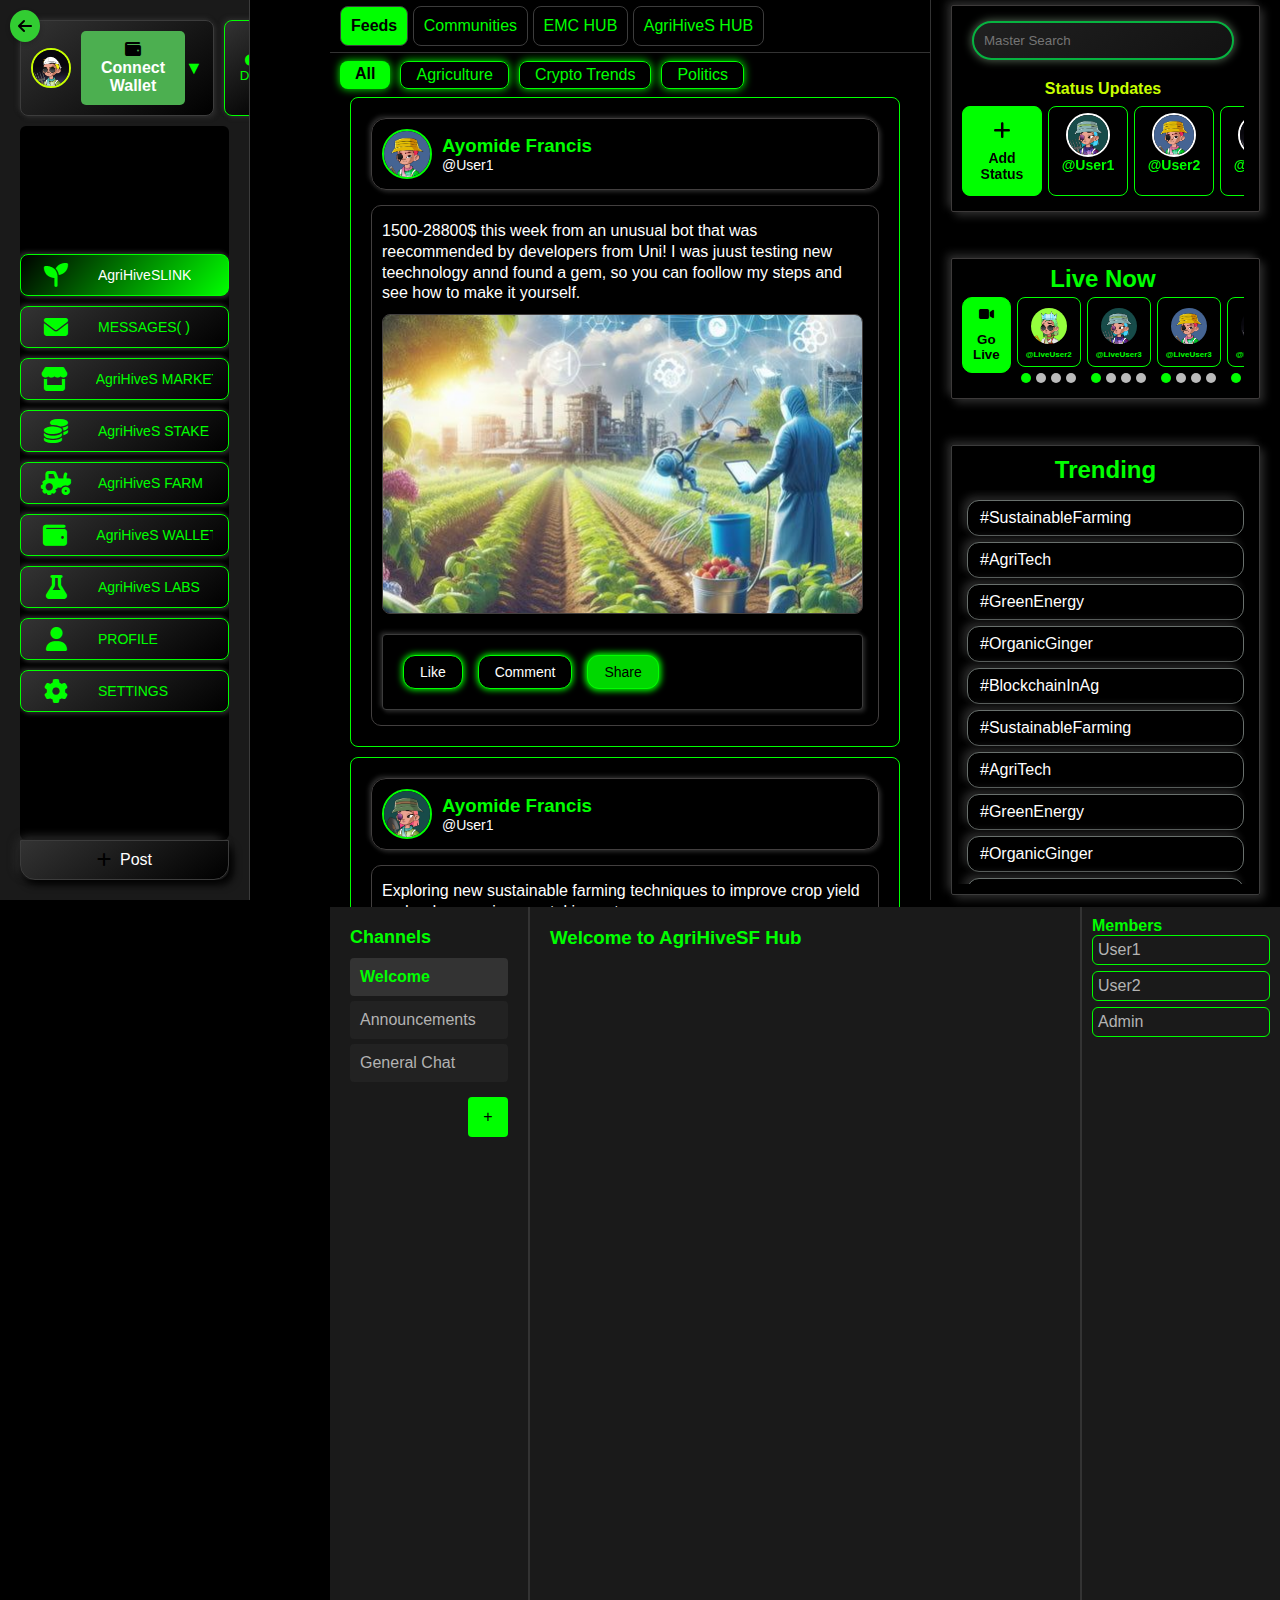
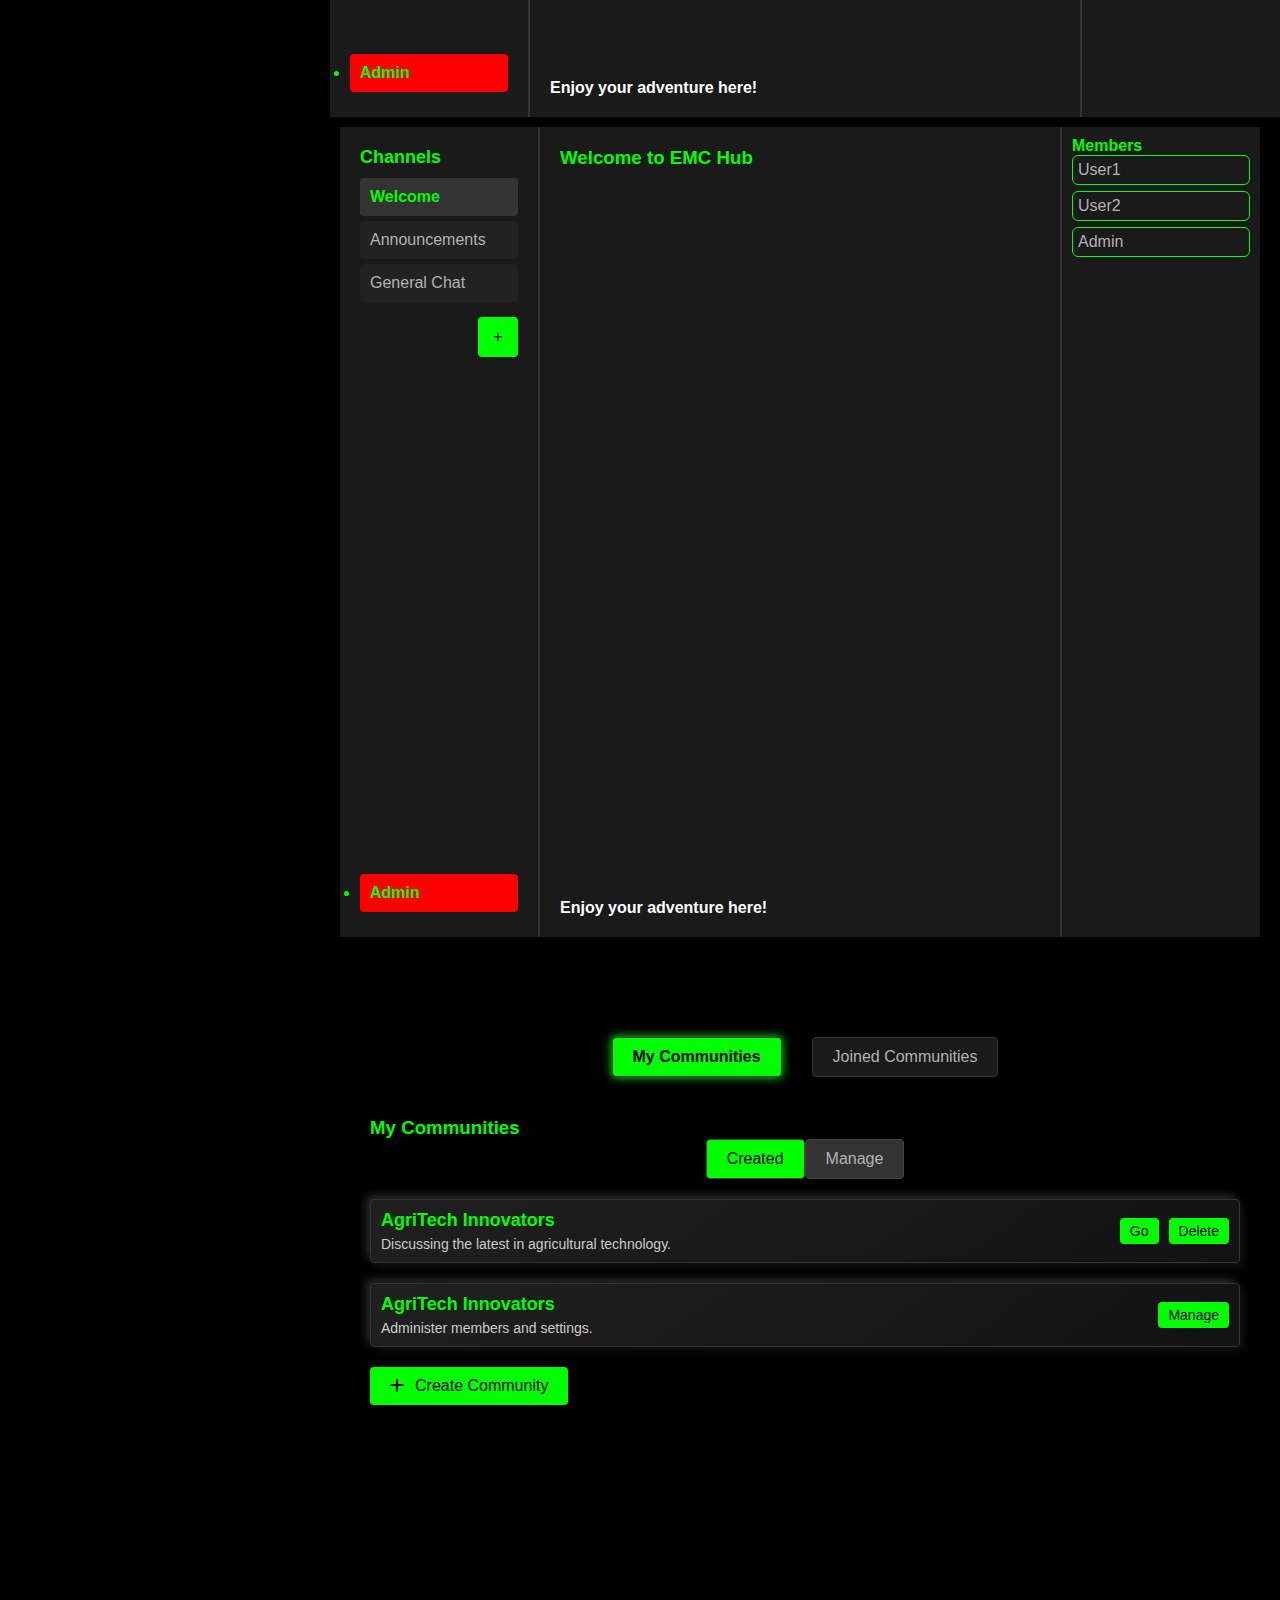
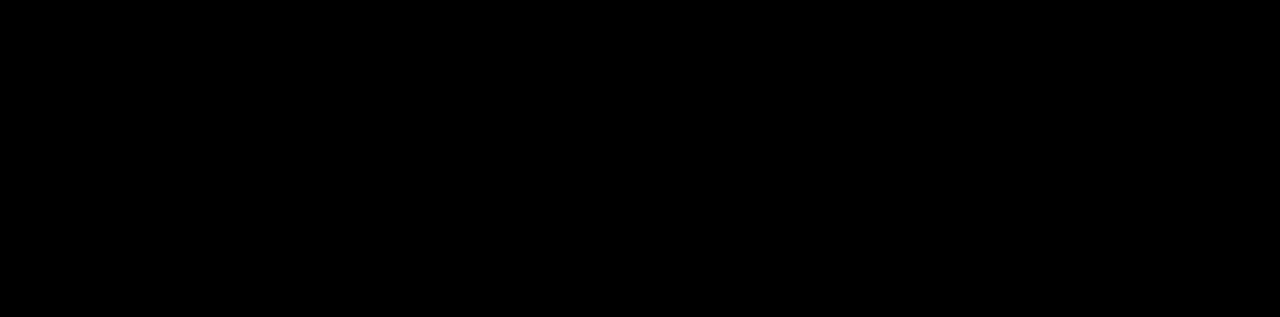
==== frontend/dashboard/AgriHiveslink.html @ a413d412 "first commit" ====
<!DOCTYPE html>
<html lang="en">
<head>
    <meta charset="UTF-8">
    <meta name="viewport" content="width=device-width, initial-scale=1.0">
    <title>AgriHivelink</title>

    <link rel="stylesheet" href="https://cdnjs.cloudflare.com/ajax/libs/font-awesome/6.5.0/css/all.min.css">
    <link href="https://unpkg.com/boxicons@2.1.4/css/boxicons.min.css" rel="stylesheet">
    <link href="https://fonts.googleapis.com/css2?family=Roboto:wght@400;500;700&display=swap" rel="stylesheet">
    <link rel="stylesheet" href="https://cdnjs.cloudflare.com/ajax/libs/font-awesome/6.4.0/css/all.min.css">
    <link rel="stylesheet" href="style.css">
    <link rel="stylesheet" href="nav.css">
    <link rel="stylesheet" href="AgriHiveslink.css">
    <script src="scripts.js"></script>
</head>
    <!-- Close Button outside the sidebar -->
<div class="sidebar_close">
    <button class="close-btn" id="closeSidebarBtn">&times;</button>
</div>
    <!-- Sidebar Section -->
    <nav class="sidebar" id="sidebar">
   

    <div class="account-switcher">
        <div class="account-dropdown" onclick="toggleDropdown()">
            <div class="selected-account">
                <img src="Assets/NFT sneak peak...3.jpg" alt="User 1" id="selectedAccountImg">
                <span class="dropdown-text" id="selectedAccountName">
                    <button id="cryptoConnect" class=" theme-switcher">
                        <i class="fas fa-wallet me-2"></i> Connect Wallet
                    </button>
                    <p id="walletAddress" style="display: none; font-weight: bold;"></p>
                </span>
            </div>
            <span class="arrow">&#x25BC;</span> <!-- Down arrow -->
        </div>
        <div class="accounts-container" id="accountsContainer">
            <!-- Account 1 -->
            <div class="account active" id="account1"
                onclick="switchAccount('account1', 'User 1', 'Assets/NFT sneak peak...3.jpg')">
                <img src="Assets/NFT sneak peak...3.jpg" alt="User 1" class="account-img">
                <div class="user_contents">
                    <span class="username">
                        <p id="walletAddress" style="display: none; font-weight: bold;"></p>
                    </span>
                    <span class="active-check" id="check1">&#10003;</span>
                </div>
            </div>
            <!-- Account 2 -->
            <div class="account" id="account2"
                onclick="switchAccount('account2', 'User 2', 'Assets/NFT sneak peak...4.jpg')">
                <img src="Assets/NFT sneak peak...4.jpg" alt="User 2" class="account-img">
                <div class="user_contents">
                    <span class="username">User 2</span>
                    <span class="active-check" id="check2">&#10003;</span>
                </div>
            </div>
            <!-- Account 3 -->
            <div class="account" id="account3"
                onclick="switchAccount('account3', 'User 3', 'Assets/NFT sneak peak...5.jpg')">
                <img src="Assets/NFT sneak peak...5.jpg" alt="User 3" class="account-img">
                <div class="user_contents">
                    <span class="username">User 3</span>
                    <span class="active-check" id="check3">&#10003;</span>
                </div>
            </div>
        </div>
        <!-- Theme Switcher -->
        <button id="theme-switcher" class="theme-switcher" aria-label="Toggle Theme">
            <i class="fas fa-moon"></i> Dark
        </button>

        <!-- Success Popup -->
        <div id="walletPopup" class="popup" style="display: none;">
            <p>✅ Wallet successfully connected!</p>
        </div>
    </div>


        <div class="overlay" id="overlay" onclick="closeDropdown()"></div> <!-- Overlay div -->
        <!-- Navigation Links -->
        <button class="sidebar-toggle" id="sidebarToggle" aria-label="Toggle Sidebar">
            <i class="fas fa-arrow-left"></i>
        </button>
        <ul class="nav-links">
            <li class="nav-link">
                <a href="AgriHiveslink.html" id="AgriHivesLink">
                    <i class="fas fa-seedling"></i>
                    <span class="link-text">AgriHiveSLINK</span>
                </a>
            </li>
            <li class="nav-link">
                <a href="message.html" id="messageLink">
                    <i class="fas fa-envelope"></i>
                    <span class="link-text">MESSAGES( )</span>
                </a>
            </li>
            <li class="nav-link">
                <a href="market.html" id="marketLink">
                    <i class="fas fa-store"></i>
                    <span class="link-text">AgriHiveS MARKET</span>
                </a>
            </li>
            <li class="nav-link">
                <a href="staking.html" id="stakeLink">
                    <i class="fas fa-coins"></i>
                    <span class="link-text">AgriHiveS STAKE</span>
                </a>
            </li>
            <li class="nav-link">
                <a href="Farm.html" id="farmLink">
                    <i class="fas fa-tractor"></i>
                    <span class="link-text">AgriHiveS FARM</span>
                </a>
            </li>
            <li class="nav-link">
                <a href="Wallet.html" id="walletLink">
                    <i class="fas fa-wallet"></i>
                    <span class="link-text">AgriHiveS WALLET</span>
                </a>
            </li>
            <li class="nav-link">
                <a href="#" id="labsLink">
                    <i class="fas fa-flask"></i>
                    <span class="link-text">AgriHiveS LABS</span>
                </a>
            </li>
            <li class="nav-link">
                <a href="#" id="profileLink">
                    <i class="fas fa-user"></i>
                    <span class="link-text">PROFILE</span>
                </a>
            </li>
            <li class="nav-link">
                <a href="settings.html" id="settingsLink">
                    <i class="fas fa-cog"></i>
                    <span class="link-text">SETTINGS</span>
                </a>
            </li>
        </ul>

            <!-- Social Buttons -->
            <div class="social-buttons">
                <button id="addPostBtn" class="plus-btn" aria-label="Add Post">
                    <i class="fas fa-plus"></i> Post
                </button>
            </div>
        </div>
        <!-- New Sidebar Overlay -->
        <div class="overlay-sidebar" id="overlaySidebar"></div>
        <!-- Add Post Popup -->
    <div class="popup" id="postPopup">
        <textarea id="postText" placeholder="What's on your mind?"></textarea>
        <div class="post-attachments">
            <button id="attachmentBtn" class="attachment-btn"><i class="fas fa-paperclip"></i> Attach</button>
            <div class="attachment-options" id="attachmentOptions">
                <button class="attachment-option"><i class="fas fa-image"></i> Image</button>
                <button class="attachment-option"><i class="fas fa-video"></i> Video</button>
                <button class="attachment-option"><i class="fas fa-microphone"></i> Audio</button>
                <button class="attachment-option"><i class="fas fa-file-alt"></i> Document</button>
            </div>
        </div>
        <div class="popup-actions">
            <button id="submitPost" class="submit-post-btn">Post</button>
            <button id="cancelPost" class="cancel-post-btn">Cancel</button>
        </div>
    </div>
    <!-- Go Live Popup -->
    <div class="go-live-popup" id="goLivePopup" style="display: none;">
        <button class="live-option" id="audioLiveBtn"><i class="fas fa-microphone"></i> Audio</button>
        <button class="live-option" id="videoLiveBtn"><i class="fas fa-video"></i> Video</button>
        <div class="go-live-options" id="goLiveOptions">
            <button id="proceedLive" class="proceed-btn">Proceed</button>
            <button id="cancelLive" class="cancel-btn">Cancel</button>
        </div>
    </div>
    </nav>

    <!-- Home Button Wrapper -->
    <div class="home-container">
       <button class="home-btn" id="homeBtn">Home</button>
    </div>
    <main>
        <!-- CENTER SECTION -->
     <section class="center_section" style="display: flex; flex-direction: column;">
     <!-- Center Section Header -->
      <div class="center_section_header">
        <!-- Button to open the sidebar -->
        <button id="menuBtn" class="menu-btn">☰</button>
        
        <!-- Sub Heading Navigation -->
        <div class="main_sub_heading">
            <div class="sub_heading_nav">
                <button id="feedsBtn" class="sub_heading_btn active">Feeds</button>
                <button id="communitiesBtn" class="sub_heading_btn">Communities</button>
                <button id="messagesBtn" class="sub_heading_btn">EMC HUB</button>
                <button id="AgriHivesHubSection" class="sub_heading_btn">AgriHiveS HUB</button> <!-- AgriHiveS HUB Button -->
            </div>
            <div class="icon-group">
                <!-- Support Icon -->
                <div class="support_div">
                    <i class="fas fa-headset support" aria-label="Support"></i>
                    <div class="support-dropdown" id="supportDropdown">
                        <button class="close-button" id="closeSupport">✖</button>
                        <h3>Support Options</h3>
                        <ul>
                            <li><a href="https://wa.me/" target="_blank">WhatsApp Support</a></li>
                            <li><a href="https://discord.com/" target="_blank">Discord Support</a></li>
                            <li><a href="https://telegram.org/" target="_blank">Telegram Support</a></li>
                            <li>
                                <a href="#chatBot" id="chatBotLink">
                                    <i class="fas fa-comment-dots" aria-label="Chat Bot"></i> Chat Bot
                                </a>
                            </li>                
                        </ul>
                    </div>
                </div>
                <!-- Notepad Icon -->
                <div class="notepad_div">
                    <i class="fas fa-edit notepad" aria-label="Notepad"></i>
                    <div class="notepad-dropdown" id="notepadDropdown">
                        <button class="close-button" id="closeNotepad">✖</button>
                        <div class="notepad-header">
                            <button id="createNoteBtn">Create Note</button>
                            <button id="viewAllNotesBtn">All Notes</button>
                        </div>
                        <div class="notepad-content">
                            <div id="createNoteSection">
                                <h3>Create a New Note</h3>
                                <form id="createNoteForm">
                                    <input type="text" placeholder="Note Title" id="noteTitle" required>
                                    <textarea placeholder="Write your note here..." id="noteContent" required></textarea>
                                    <button type="submit">Save Note</button>
                                </form>
                            </div>
                            <div id="allNotesSection" style="display: none;">
                                <h3>Saved Notes</h3>
                                <div class="saved-notes" id="savedNotes">
                                    <!-- Notes will be listed here dynamically -->
                                </div>
                            </div>
                        </div>
                    </div>
                </div>
    
                <!-- Notifications Icon -->
                <div class="notification-container">
                    <i class="fas fa-bell" id="notificationIcon" aria-label="Notifications"></i>
                    <div class="notification-dropdown" id="notificationDropdown">
                        <button class="close-button" id="closeNotifications">✖</button>
                        <h3>Notifications</h3>
                        <div class="order-filter_container">
                            <button class="order-filter active" data-type="system">System Alerts</button>
                            <button class="order-filter" data-type="market">Market Orders</button>
                            <button class="order-filter" data-type="p2p">P2P Orders</button>
                            <button class="order-filter" data-type="trading">Trading Orders</button>
                        </div>
                        <div class="notifications-content">
                            <div class="notifications-group active" data-type="system">
                                <div class="notification-item">
                                    <i class="fas fa-info-circle"></i>
                                    <span>System maintenance scheduled at midnight.</span>
                                </div>
                                <div class="notification-item">
                                    <i class="fas fa-exclamation-triangle"></i>
                                    <span>Security update available.</span>
                                </div>
                                <div class="notification-item">
                                    <i class="fas fa-check-circle"></i>
                                    <span>Your profile has been verified.</span>
                                </div>
                            </div>
                            <!-- Other notification types (market, P2P, trading) here -->
                        </div>
                    </div>
                </div>
            </div>
        </div>
        </div>
        <!-- Feeds Section -->
        <div class="feeds-section active" id="feedsSection">
            <div class="feed_content">
                <!-- Feed Filters -->
            <div class="social_section_header">
                <div class="social_btn active" id="allPostsBtn">All</div>
                <div class="social_btn" id="agriculturePostsBtn">Agriculture</div>
                <div class="social_btn" id="cryptoPostsBtn">Crypto Trends</div>
                <div class="social_btn" id="politicsPostsBtn">Politics</div>
            </div>

            <!-- Post Feed Area -->
            <div class="post_feeds" id="postFeed">
                <!-- Example Post 1 -->
                <div class="post agriculture">
                    <div class="post-user">
                        <img src="Assets/NFT sneak peak...4.jpg" alt="User1">
                        <div class="user_name">
                            <h3>Ayomide Francis</h3>
                            <p>@User1</p>
                        </div>
                    </div>
                    <div class="post-content">
                        <p>1500-28800$ this week from an unusual bot that was 
                            reecommended by developers from Uni! I was juust testing
                            new  teechnology annd found a gem, so you can foollow my 
                            steps and see how to make it yourself.
                        </p>
                        <img src="Assets/AI for Sustainable Pest Control in Organic Agriculture.jpeg" alt="Agriculture">
                        <div class="post-reactions">
                            <button class="like-btn like">Like</button>
                            <button class="comment-btn comment">Comment</button>
                            <button class="share-btn share">Share</button>
                        </div>
                    </div>
                </div>

                <!-- Example Post 2 -->
                <div class="post agriculture">
                    <div class="post-user">
                        <img src="Assets/NFT..4436.png" alt="User2">
                        <div class="user_name">
                            <h3>Ayomide Francis</h3>
                            <p>@User1</p>
                        </div>                    </div>
                    <div class="post-content">
                        <p>Exploring new sustainable farming techniques to improve crop yield and reduce environmental impact.</p>
                        <img src="Assets/AI for sustainable farmig.jpeg" alt="Agriculture">
                        <div class="post-reactions">
                            <button class="like-btn like">Like</button>
                            <button class="comment-btn comment">Comment</button>
                            <button class="share-btn share">Share</button>
                        </div>
                    </div>
                </div>

                <!-- Example Post 3 -->
                <div class="post crypto">
                    <div class="post-user">
                        <img src="Assets/NFT...4395.png" alt="User3">
                        <div class="user_name">
                            <h3>Ayomide Francis</h3>
                            <p>@User1</p>
                        </div>
                    </div>
                    <div class="post-content">
                        <p>Bitcoin continues to dominate the market with a surge in institutional investments.</p>
                        <img src="Assets/bitcoin-11224_512.gif" alt="Bitcoin">
                        <div class="post-reactions">
                            <button class="like-btn like">Like</button>
                            <button class="comment-btn comment">Comment</button>
                            <button class="share-btn share">Share</button>
                        </div>
                    </div>
                </div>

                <!-- Example Post 4 -->
                <div class="post crypto">
                    <div class="post-user">
                        <img src="Assets/NFT sneak peek..3.jpg" alt="User4">
                        <div class="user_name">
                            <h3>Ayomide Francis</h3>
                            <p>@User1</p>
                        </div>
                    </div>
                    <div class="post-content">
                        <p>Ethereum 2.0 is set to revolutionize decentralized applications with improved scalability.</p>
                        <img src="Assets/bitcoin-7809_512.gif" alt="Ethereum">
                        <div class="post-reactions">
                            <button class="like-btn like">Like</button>
                            <button class="comment-btn comment">Comment</button>
                            <button class="share-btn share">Share</button>
                        </div>
                    </div>
                </div>

                <!-- Example Post 5 -->
                <div class="post politics">
                    <div class="post-user">
                        <img src="Assets/NFT sneak peek..3.jpg" alt="User5">
                        <div class="user_name">
                            <h3>Ayomide Francis</h3>
                            <p>@User1</p>
                        </div>
                    </div>
                    <div class="post-content">
                        <p>Discussing the latest policies on sustainable agriculture and their impact on the economy.</p>
                        <img src="Assets/farm team.jpeg" alt="Politics">
                        <div class="post-reactions">
                            <button class="like-btn like">Like</button>
                            <button class="comment-btn comment">Comment</button>
                            <button class="share-btn share">Share</button>
                        </div>
                    </div>
                </div>

                <!-- Example Post 6 -->
                <div class="post politics">
                    <div class="post-user">
                        <img src="Assets/NFT sneak peak...5.jpg" alt="User6">
                        <div class="user_name">
                            <h3>Ayomide Francis</h3>
                            <p>@User1</p>
                        </div>>
                    </div>
                    <div class="post-content">
                        <p>Analyzing the government's initiatives to promote green energy and reduce carbon emissions.</p>
                        <img src="Assets/AI for Sustainable Pest Control in Organic Agriculture.jpeg" alt="Green Energy">
                        <div class="post-reactions">
                            <button class="like-btn like">Like</button>
                            <button class="comment-btn comment">Comment</button>
                            <button class="share-btn share">Share</button>
                        </div>
                    </div>
                </div>
                <!-- Add more posts as needed for each category -->
            </div>
            </div>
            <!-- Right Section -->
    <div class="right_section">
        <!-- Status Updates -->
        <div class="status-updates" id="statusUpdates">
            <!-- Search Section -->
            <div class="search_section">
                <div class="search-bar">
                    <input type="text" placeholder="Master Search" id="searchInput">
                    <span class="search-icon">
                        <i class="fas fa-search"></i> <!-- Font Awesome search icon -->
                    </span>
                </div>
            </div>
            
            
            <h2>Status Updates</h2>
            <div class="status-updates-sessions" id="statusUpdatesSessions">
                <div class="status-session-card plus-btn">
                    <i class="fas fa-plus"></i>
                    <p>Add Status</p>
                </div>
                <div class="status-session-card">
                    <img src="Assets/NFT sneak peak...5.jpg" alt="Status 1">
                    <p>@User1</p>
                </div>
                <div class="status-session-card">
                    <img src="Assets/NFT sneak peak...4.jpg" alt="Status 2">
                    <p>@User2</p>
                </div>
                <div class="status-session-card">
                    <img src="Assets/NFT sneak peak...3.jpg" alt="Status 3">
                    <p>@User3</p>
                </div>
                <!-- Add more status updates as needed -->
            </div>
        </div>

            <!-- Live Now -->
            <div class="live-now" id="liveNow">
                <h2>Live Now</h2>
                <div class="live-sessions" id="liveSessions">
                    <button id="goLiveBtn" class="live-btn golive" aria-label="Go Live">
                        <i class="fas fa-video"></i>Go Live
                    </button>
                    <div class="live-session-card">
                       <img src="Assets/NFT sneak peek...2.jpg" alt="Live Session 2">
                       <p>@LiveUser2</p>
                       <div class="live-dots-container" id="liveDots">
                           <span class="dot active"></span>
                           <span class="dot"></span>
                           <span class="dot"></span>
                           <span class="dot"></span>
                        </div>
                    </div>
                    <div class="live-session-card">
                       <img src="Assets/NFT sneak peak...5.jpg" alt="Live Session 3">
                       <p>@LiveUser3</p>
                        <div class="live-dots-container" id="liveDots">
                           <span class="dot active"></span>
                           <span class="dot"></span>
                           <span class="dot"></span>
                           <span class="dot"></span>
                        </div>
                    </div>
                    <div class="live-session-card">
                        <img src="Assets/NFT sneak peak...4.jpg" alt="Live Session 3">
                        <p>@LiveUser3</p>
                        <div class="live-dots-container" id="liveDots">
                            <span class="dot active"></span>
                            <span class="dot"></span>
                            <span class="dot"></span>
                            <span class="dot"></span>
                        </div>
                    </div>
                    <div class="live-session-card">
                        <img src="Assets/NFT sneak peak...3.jpg" alt="Live Session 3">
                        <p>@LiveUser3</p>
                        <div class="live-dots-container" id="liveDots">
                            <span class="dot active"></span>
                            <span class="dot"></span>
                            <span class="dot"></span>
                            <span class="dot"></span>
                        </div>
                    </div>
                <!-- Add more live sessions as needed -->
                </div>
            </div>

            <!-- Trending -->
            <div class="trending">
                <h2>Trending</h2>
                <div class="trending_content">
                    <ul>
                        <li>#SustainableFarming</li>
                        <li>#AgriTech</li>
                        <li>#GreenEnergy</li>
                        <li>#OrganicGinger</li>
                        <li>#BlockchainInAg</li>
                        <li>#SustainableFarming</li>
                        <li>#AgriTech</li>
                        <li>#GreenEnergy</li>
                        <li>#OrganicGinger</li>
                        <li>#BlockchainInAg</li>
                        <!-- Add more trending topics as needed -->
                    </ul>
                </div>
            </div>
        </div>
        </div>

        <!-- AgriHives Hub Section -->
<div class="AgriHives-hub-section" id="AgriHivesHubSectionContent">
    <div class="emc-hub-section" id="emcHubSection">
        <!-- Left Sidebar: Channels List -->
        <div class="channels-sidebar">
            <h4>Channels</h4>
            <ul class="channels-list" id="channelsList">
                <li class="channel-item active" data-channel="welcomeChannel">Welcome</li>
                <li class="channel-item" data-channel="announcementChannel">Announcements</li>
                <li class="channel-item" data-channel="generalChatChannel">General Chat</li>
            </ul>
            <button class="action-button" id="addChannelButton">+</button>
            <li class="channel-item admin-channel" data-channel="adminChannel">Admin</li>
        </div>

        <!-- Center: Channel Display -->
        <div class="channel-display">
            <!-- Welcome Channel -->
            <div class="channel-content" id="welcomeChannel">
                <h3>Welcome to AgriHiveSF Hub</h3>
                <p><strong>Enjoy your adventure here!</strong></p>
            </div>

            <!-- Announcements Channel -->
            <div class="channel-content hidden" id="announcementChannel">
                <h3>Announcements</h3>
                <div class="messages" id="announcementMessages">
                    <p><strong>Admin:</strong> Welcome to EMC Hub!</p>
                </div>
                <textarea class="input-box" placeholder="Post an announcement..."></textarea>
            </div>

            <!-- General Chat Channel -->
            <div class="channel-content hidden" id="generalChatChannel">
                <h3>General Chat</h3>
                <div class="messages" id="generalChatMessages">
                    <p><strong>User1:</strong> Hi everyone!</p>
                    <p><strong>User2:</strong> Hello!</p>
                </div>
                <textarea class="input-box" placeholder="Type your message..."></textarea>
            </div>

            <!-- Admin Channel -->
            <div class="channel-content hidden" id="adminChannel">
                <h3>Admin Panel</h3>
                <p><strong>Manage your EMC Hub here.</strong></p>
            </div>
        </div>

        <!-- Right Sidebar: Member List -->
        <div class="members-sidebar">
            <h4>Members</h4>
            <ul class="members-list">
                <li class="member-item">User1</li>
                <li class="member-item">User2</li>
                <li class="member-item">Admin</li>
            </ul>
        </div>
    </div>
</div>


<!-- Messages Section -->
<div class="messages-section" id="messagesSection">
    <!-- EMC Hub Section -->
    <div class="emc-hub-section" id="emcHubSection">
        <!-- Left Sidebar: Channels List -->
        <div class="channels-sidebar">
            <h4>Channels</h4>
            <ul class="channels-list" id="channelsList">
                <li class="channel-item active" data-channel="welcomeChannel">Welcome</li>
                <li class="channel-item" data-channel="announcementChannel">Announcements</li>
                <li class="channel-item" data-channel="generalChatChannel">General Chat</li>
            </ul>
            <button class="action-button" id="addChannelButton">+</button>
            <li class="channel-item admin-channel" data-channel="adminChannel">Admin</li>
        </div>

        <!-- Center: Channel Display -->
        <div class="channel-display">
            <!-- Welcome Channel -->
            <div class="channel-content" id="welcomeChannel">
                <h3>Welcome to EMC Hub</h3>
                <p><strong>Enjoy your adventure here!</strong></p>
            </div>

            <!-- Announcements Channel -->
            <div class="channel-content hidden" id="announcementChannel">
                <h3>Announcements</h3>
                <div class="messages" id="announcementMessages">
                    <p><strong>Admin:</strong> Welcome to EMC Hub!</p>
                </div>
                <textarea class="input-box" placeholder="Post an announcement..."></textarea>
            </div>

            <!-- General Chat Channel -->
            <div class="channel-content hidden" id="generalChatChannel">
                <h3>General Chat</h3>
                <div class="messages" id="generalChatMessages">
                    <p><strong>User1:</strong> Hi everyone!</p>
                    <p><strong>User2:</strong> Hello!</p>
                </div>
                <textarea class="input-box" placeholder="Type your message..."></textarea>
            </div>

            <!-- Admin Channel -->
            <div class="channel-content hidden" id="adminChannel">
                <h3>Admin Panel</h3>
                <p><strong>Manage your EMC Hub here.</strong></p>
            </div>
        </div>

        <!-- Right Sidebar: Member List -->
        <div class="members-sidebar">
            <h4>Members</h4>
            <ul class="members-list">
                <li class="member-item">User1</li>
                <li class="member-item">User2</li>
                <li class="member-item">Admin</li>
            </ul>
        </div>
    </div>
</div>

<!-- Communities Section -->
<div class="communities-section" id="communitiesSection">
    <div class="communities-header">
        <button class="community-switch-btn active" id="myCommunitiesBtn">My Communities</button>
        <button class="community-switch-btn" id="joinedCommunitiesBtn">Joined Communities</button>
    </div>

    <!-- My Communities List with Sub-tabs -->
    <div class="communities-list active" id="myCommunitiesList">
        <h3>My Communities</h3>
        <div class="my-communities-subtabs">
            <button class="my-community-subtab active" id="createdCommunitiesTab">Created</button>
            <button class="my-community-subtab" id="manageCommunitiesTab">Manage</button>
        </div>
        <!-- Created Communities -->
        <div class="community-list created-communities active" id="createdCommunities">
            <!-- Example Community -->
            <div class="community-item">
                <div class="community-info">
                    <h4>AgriTech Innovators</h4>
                    <p>Discussing the latest in agricultural technology.</p>
                </div>
                <div class="community-actions">
                    <button class="go-to-community-btn">Go</button>
                    <button class="delete-community-btn">Delete</button>
                </div>
            </div>
            <!-- Add more created communities as needed -->
        </div>
        <!-- Manage Communities -->
        <div class="community-list manage-communities" id="manageCommunities">
            <!-- Example Management -->
            <div class="community-item">
                <div class="community-info">
                    <h4>AgriTech Innovators</h4>
                    <p>Administer members and settings.</p>
                </div>
                <div class="community-actions">
                    <button class="manage-community-btn">Manage</button>
                </div>
            </div>
            <!-- Add more manage sections as needed -->
        </div>
        <button id="createCommunityBtn" class="create-community-btn">
            <i class="fas fa-plus"></i> Create Community
        </button>
    </div>

    <!-- Joined Communities List -->
    <div class="communities-list" id="joinedCommunitiesList">
        <h3>Joined Communities</h3>
        <!-- Example Joined Community -->
        <div class="community-item">
            <div class="community-info">
                <h4>Crypto Enthusiasts</h4>
                <p>All about cryptocurrencies and blockchain.</p>
            </div>
            <div class="community-actions">
                <button class="go-to-community-btn">Go</button>
                <button class="leave-community-btn">Leave</button>
            </div>
        </div>
        <!-- Add more joined communities as needed -->
    </div>
</div>

    </div>
    </main>
    </div>
</body>
<!-- External JavaScript -->
<script src="nav.js"></script>
<script src="Gm_Gn.js" defer></script>
<script src="active.js"></script>
<script src="AgriHivelink_main.js"></script>
</html>
---- frontend/dashboard/style.css ----
/* Crypto Connect Button */
 #cryptoConnect {
     background-color: #4CAF50;
     /* Green */
     color: white;
     border: none;
     padding: 10px 20px;
     font-size: 16px;
     font-weight: bold;
     cursor: pointer;
     border-radius: 5px;
     transition: 0.3s ease-in-out;
 }

 #cryptoConnect:hover {
     background-color: #45a049;
     /* Slightly darker green */
 }

 /* Wallet Address */
 #walletAddress {
     display: none;
     color: white;
     /* Green color */
     margin-top: 10px;
     padding-left: 12px;
     padding-right: 12px;
     font-size: 14px;
 }

 /* Success Popup */
 #walletPopup {
     display: none;
     background: #4CAF50;
     color: white;
     padding: 10px;
     position: absolute;
     top: 10px;
     right: 10px;
     border-radius: 5px;
     font-weight: bold;
 }
---- frontend/dashboard/nav.css ----
:root {
    --background-color: #000000;
    --text-color: #ffffff;
    --primary-color: lime;
    --secondary-color: #c8ff00;
    --button-background: #000000;
    --button-text-color: lime;
    --popup-background: #ffffff;
    --popup-text-color: #000000;
    --active-color: lime;
    --danger-color: #ff0000;
    --message-limit-color: #ff4d4d;
    --transition-speed: 0.3s;
    --close-button: red;
    --sidebar-background: #000000;
    --sidebar-gradient-1: #000000;
    --sidebar-gradient-2: #000000;
    --box-shadow: 2px 2px 4px #2b2b2b, -2px -2px 4px #2b2b2b;
    --box-shadow-1: 0 0 4px 1px lime;
    --border: 1px solid #3c3c3c;
}

body.light-theme {
    --background-color: #f0f0f0;
    --text-color: #000000;
    --primary-color: lime;
    --secondary-color: #c8ff00;
    --button-background: #ffffff;
    --button-text-color: lime
    --popup-background: #ffffff;
    --popup-text-color: #ffffff;
    --active-color: lime;
    --danger-color: red;
    --message-limit-color: red;
    --sidebar-background: #ffffff;
    --sidebar-gradient-1: #ffffff;
    --sidebar-gradient-2: #ffffff;
    --border: 1px solid var(--active-color);
    --box-shadow: 4px 4px 8px #969393, -4px -4px 8px #a1a1a1;
}

 /* Responsive styles */
@media (max-width: 700px) {
main {
margin: 0;
}
.sidebar.hidden {
display: none; /* Hide sidebar below 760px */
}

.menu-btn {
display: block; /* Show menu button below 760px */
}
}

/* Responsive styles */
@media (max-width: 900px) {
main {
margin-left: 251px;
}
#sidebar {
width: 250px; /* Reduce width to 250px */
}
.gm-gn-section {
background: var(--active-color);
width: fit-content;
}
.Gm_Gn {
width: fit-content;
}
}

/* Global Styles */
* {
    box-sizing: border-box;
    margin: 0;
    padding: 0;
    transition: all var(--transition-speed) ease;
}
body {
    font-family: 'Segoe UI', Tahoma, Geneva, Verdana, sans-serif;
    background-color: var(--background-color);
    color: var(--text-color);
    overflow: hidden;
    display: flex;
    height: 100vh;
}
/* Scrollbar Styling */
::-webkit-scrollbar {
    width: 6px;
}
::-webkit-scrollbar-thumb {
    background-image: linear-gradient(var(--primary-color), var(--secondary-color), var(--primary-color));
    border-radius: 4px;
}
/* Sidebar Styling */
.sidebar {
    width: 330px;
    background-image: linear-gradient(146deg, var(--sidebar-gradient-1), var(--sidebar-gradient-2));
    padding: 20px;
    padding-left: 30px;
    display: flex;
    flex-direction: column;
    justify-content: space-between;
    transition: transform 0.3s ease-in-out;
    position: fixed;
    top: 0;
    left: 0;
    height: 100%;
    z-index: 2000;
    border-right:var(--border);
    background: linear-gradient(145deg, var(--background-color));
}

.sidebar.hidden {
    transform: translateX(-100%);
}

/* Main Navigation Links */
.nav-links {
    list-style: none;
}

.sidebar ul {
    gap: 10px;
    width: 100%;
    height: 90%;
    display: flex;
    padding-top: 10px;
    padding-bottom: 10px;
    flex-direction: column;
    align-items: center;
    transition: 0.3s;
    overflow: hidden;
    /* border: var(--border); */
    box-sizing: border-box;
    background-color: var(--sidebar-background);
    border-radius: 6px;
    align-items: center;
    justify-content: center;
    /* box-shadow: 4px 4px 8px #000000, -4px -4px 8px #2b2b2b; */

}

.sidebar ul li {
    width: 100%;
    list-style: none;
    display: flex;
    align-items: center;
    justify-content: center;
}

.sidebar ul li a {
    gap: 12px;
    display: flex;
    width: 100%;
    text-align: left;
    text-decoration: none;
    cursor: pointer;
    align-items: center;
    padding: 8px 15px;
    font-size: 14px;
    color: lime;
    border: 1px solid lime;
    border-radius: 8px;
    background-image: linear-gradient(145deg, #333, var(--background-color));
    box-shadow: var(--box-shadow);
    transition: background 0.3s, transform 0.3s;
}

.sidebar ul > li > a > i {
    color: lime;
}

.nav-links .nav-link a:hover {
    background: linear-gradient(130deg, var(--background-color), lime);
    color: #ffffff;
    /* transform: scale(1.05); */
}

.nav-link a.active {
    color: rgb(255, 255, 255);
    background: linear-gradient(130deg, var(--background-color), lime);
}

/* Social Buttons */
.nav_extension {
    display: flex;
    gap: 8px;
    height: 12%;
    margin-top: 20px;
    align-items: center;
    flex-direction: column;
    justify-content: center;
}
.social-buttons {
    width: 100%;
    display: flex;
    border-radius: 12px;
    box-shadow: 4px 4px 8px #000000, -4px -4px 8px #2b2b2b;
}
.social-buttons button {
    flex: 1;
    padding: 10px;
    border: none;
    border-radius: 8px;
    cursor: pointer;
    color: var(--button-text-color);
    background-color: var(--button-background);
    box-shadow: 0 4px 6px rgba(0, 0, 0, 0.2);
    transition: background-color var(--transition-speed), transform var(--transition-speed), color var(--transition-speed);
    font-size: 16px;
    display: flex;
    align-items: center;
    justify-content: center;
    gap: 8px;
}
.social-buttons button:hover {
    background-color: var(--secondary-color);
    color: #ffffff;
    transform: scale(1.05);
}
.social-buttons .plus-btn {
    color: var(--text-color);
    border: var(--border);
    border-radius: 0 0 15px 15px;
    background-image: linear-gradient(145deg, #333, var(--background-color));
}
.social-buttons .live-btn {
    border: 1px solid gold;
    background-color: var(--secondary-color);
    color: var(--popup-text-color);
}
.Logout {
    width: 60%;
    display: flex;
    align-items: center;
    justify-content: center;
}
.nav_extension #LogoutLink {
    gap: 12px;
    display: flex;
    width: 100%;
    padding: 8px;
    padding-left: 15px;
    font-weight: 600;
    font-size: 18px;
    text-decoration: none;
    cursor: pointer;
    text-align: center;
    transition: all 0.3s ease;
    border-radius: 12px;
    box-shadow: 4px 4px 8px #000000, -4px -4px 8px #2b2b2b;
    align-items: center;
    color: var(--popup-background);
    background: var(--close-button);
    border: 1px solid var(--popup-background);
}
/* GM/GN Section */
.gm-gn-section {
    width: 100%;
    gap: 2px;
    border-radius: 8px;
    background-color: var(--popup-text-color);
    box-shadow: var(--box-shadow);
    transition: background-color var(--transition-speed), transform var(--transition-speed);
    display: flex;
    align-items: center;
    justify-content: space-between;
    box-sizing: border-box;
    cursor: pointer;
    border: var(--border);    transition: all 0.3s ease;
    border-radius: 12px 12px 0 0;
    box-shadow: 4px 4px 8px #000000, -4px -4px 8px #2b2b2b;
}
.gm-gn-section .gn {
    display: flex;
    gap: 6px;
    flex: 1;
    height: 46px;
    padding: 5px;
    border-radius: 12px 0 0 0;
    align-items: center;
    justify-content: space-between;
    background: green;
    border: 1px solid limegreen;
}
.gm-gn-section .gm {
    display: flex;
    gap: 6px;
    flex: 1;
    height: 46px;
    padding: 5px;
    border-radius: 0 12px 0 0;
    padding-right: 8px;
    align-items: center;
    justify-content: space-between;
    background: green;
    border: 1px solid limegreen;
}
.gn i, .gm i {
    width: 50%;
    display: flex;
    font-size: 16px;
    align-items: center;
    justify-content: center;
    color: white;
}
.gm h2, .gn h2 {color: var(--text-color);
    font-size: 12px;
    width: 50%;
    color: white;
}
.gm-gn-section button:hover {
    transform: scale(1.05);
}
/*====Theme Switch Button===*/
#theme-switcher {
    width: 25%;
    padding: 10px 15px;
    color: lime;
    cursor: pointer;
    border-radius: 50%;
    border-radius: 4px;
    text-align: center;
    background: var(--popup-text-color);
    cursor: pointer;
    border-radius: 8px;
    background-image: linear-gradient(145deg, #333, var(--background-color));
    box-shadow: var(--box-shadow);
    border: 1PX solid lime;
}
#theme-switcher > i {
    color: lime;
}
#theme-switcher:hover {
    color: #ffffff;
    font-weight: 550;
    border: 1px solid rgb(255, 255, 255);
}
/* Menu button */
.menu-btn {
    padding: 3px;
    padding-left: 10px;
    padding-right: 10px;
    font-size: 20px;
    border-radius: 10px;
    background-color: var(--button-background);
    color: var(--button-text-color);
    border: 1px solid var(--active-color);
    cursor: pointer;
    display: block;
}
/* Home Button Styling */
.home-container {
position: fixed;
bottom: 0px;
    width: 100%;
    height:54px;
    text-align: center;
    background: var(--popup-text-color);
    display: flex;
    border-top: 1px solid var(--active-color);
    justify-content: center;
    z-index: 500;
}
/* Home button */
.home-btn {
    position: fixed;
    bottom: 0px;
    left: 50%;
    transform: translateX(-50%);
    padding: 15px;
    padding-top: 20px;
    padding-bottom: 10px;
    display: none;
    color: lime;
    text-decoration: none;
    cursor: pointer;
    border: 1px solid lime;
    border-bottom: none;
    transition: all 0.3s ease;
    border-radius: 25px 25px 0 0;
    box-shadow: 4px 4px 8px #000000, -4px -4px 8px #2b2b2b;
    background: linear-gradient(145deg, #202020, #121212);
}

/* Close button positioned outside the sidebar */
.sidebar_close .close-btn {
    background: none;
    border: none;
    color: var(--text-color);
    font-size: 30px;
    cursor: pointer;
    position: fixed;
    top: 2px;
    padding: 5px;
    padding-left: 15px;
    padding-right: 15px;
    border-radius: 10px;
    background-color: var(--button-background);
    color: var(--button-text-color);
    border: 1px solid var(--active-color);
    cursor: pointer;
    left: 252px; /* 10px away from the sidebar edge */
    display: none; /* Initially hidden */
    z-index: 2000;
}
/* When the sidebar is open, force the link text to be visible */
.sidebar.open .link-text {
    display: inline-block;
}
.account-switcher {
    width: 100%;
    display: flex;
    gap: 10px;
    border-radius: 8px;
    margin-bottom: 10px;
}
.selected-account {
    display: flex;
    align-items: center;
}
.selected-account img {
    width: 40px;
    height: 40px;
    border-radius: 50%;
    margin-right: 10px;
}
.dropdown-text {
    font-size: 16px;
    font-weight: bold;
}
/* Accounts container, initially hidden */
.accounts-container {
    display: none;
    gap: 10px;
    display: flex;
    position: absolute;
    border-radius: 5px;
    padding-left: 10px;
    padding-right: 10px;
    width: 80%;
    z-index: 10; 
    margin-top: 70px; 
    border: 1px solid var(--secondary-color);
    background: var(--button-background);
    align-items: center;
    justify-content: center;
}
.account {
    width: 100%;
    display: flex;
    align-items: center;
    justify-content: space-around; /* Ensure space between elements */
    padding: 4px;
    padding-left: 10px;
    margin: 5px;
    margin-left: 0;
    border-radius: 10px;
    background-color: var(--button-background);
    border: 1px solid #ffae00;
    box-shadow: 0 0 6px 2px var(--popup-text-color);
    cursor: pointer;
    transition: background-color 0.3s;
}
.user_contents {
    display: flex;
    gap: 40px;
}
.account-switcher h3 {
    text-align: center;
    margin-bottom: 15px;
    font-size: 18px;
    color: #333;
}
/* Dropdown button */
.account-dropdown {
    display: flex;
    align-items: center;
    justify-content: space-between;
    width: 100%;
    text-decoration: none;
    padding: 10px;
    border-radius: 4px;
    box-shadow: 0 0 6px 2px var(--popup-text-color);
    cursor: pointer;
    position: relative;
    cursor: pointer;
    border: var(--border);
    border-radius: 8px;
    background-image: linear-gradient(145deg, #333, var(--background-color));
    box-shadow: var(--box-shadow);
}
.selected-account {
    width: 100%;
    display: flex;
    padding: 0;
    justify-content: space-between;
}
.selected-account img {
    width: 40px;
    height: 40px;
    border-radius: 50%;
    margin-right: 10px;
    border: 2px solid var(--secondary-color);
}
.dropdown-text {
    font-size: 16px;
    font-weight: bold;
    color: var(--active-color);
}
.arrow {
    width: 20%;
    margin: 0;
    display: flex;
    color: var(--active-color);
    font-size: 18px;
}
/* Overlay styles */
.overlay {
    display: none; /* Hidden by default */
    position: fixed; /* Cover the whole viewport */
    top: 0;
    left: 0;
    width: 100%;
    height: 100%;
    background-color: rgba(0, 0, 0, 0.5); /* Semi-transparent background */
    z-index: 5; /* Ensure it's below the dropdown but above everything else */
}
.account:hover {
    background-color: var(--secondary-color);
}
.account.active {
    background: var(--secondary-color);
}
.account-img {
    width: 50px;
    height: 50px;
    border-radius: 50%;
    margin-right: 15px;
}
.username {
    font-size: 16px;
    font-weight: bold;
}
.active-check {
    margin-left: auto;
    font-size: 18px;
    color: green;
    display: none; /* Initially hide the active check */
}
.account.active .active-check {
    display: inline;
    font-weight: 600;
    opacity: 1;
}
/* Sidebar Overlay Styling */
.sidebar-overlay {
display: none;
position: fixed;
top: 0;
right: 0;
width: 50%;
height: 100%;
background-color: rgba(0, 0, 0, 0.5); /* Semi-transparent background */
z-index: 9; /* Make sure it appears behind the sidebar */
}
@media (min-width: 760px) {
.home-container {
display: none;
}
}
/* Add Post Popup */
.popup {
    position: fixed;
    bottom: 20px;
    right: 10px;
    width: 350px;
    background: var(--background-color);
    color: var(--popup-text-color);
    border: 1px solid var(--primary-color);
    border-radius: 10px;
    box-shadow: 0 4px 16px rgba(0,0,0,0.3);
    padding: 20px;
    display: none;
    flex-direction: column;
    gap: 15px;
    z-index: 2000;
    transition: opacity var(--transition-speed), transform var(--transition-speed);
    animation: fadeInUp 0.3s ease;
}

@keyframes fadeInUp {
    from { opacity: 0; transform: translateY(20px); }
    to { opacity: 1; transform: translateY(0); }
}

.popup.active {
    display: flex;
    opacity: 1;
    transform: translateY(0);
}

.popup textarea {
    width: 100%;
    height: 100px;
    padding: 10px;
    border-radius: 8px;
    border: 1px solid #ccc;
    resize: vertical;
    background-color: var(--background-color);
    color: var(--text-color);
    transition: background-color var(--transition-speed), color var(--transition-speed);
}

.post-attachments {
    position: relative;
    display: flex;
    gap: 10px;
    margin-right: 90px;
}

.attachment-btn {
    padding: 8px 12px;
    border: none;
    border-radius: 8px;
    background-color: var(--button-background);
    color: var(--button-text-color);
    cursor: pointer;
    transition: background-color var(--transition-speed), transform var(--transition-speed);
    display: flex;
    align-items: center;
    gap: 8px;
}

.attachment-btn:hover {
    background-color: var(--secondary-color);
    color: #ffffff;
    transform: scale(1.05);
}

.attachment-options {
    position: absolute;
    left: 100%;
    width: 120px;
    bottom: 26vh;
    background-color: var(--background-color);
    border: 1px solid lime;
    border-radius: 8px;
    box-shadow: 0 2px 8px rgba(0,0,0,0.2);
    display: none;
    flex-direction: column;
    gap: 10px;
    padding: 10px;
    z-index: 1002;
    transition: opacity var(--transition-speed), transform var(--transition-speed);
}

.attachment-options.active {
    display: flex;
    opacity: 1;
    transform: translateX(-10px);
}

.attachment-option {
    padding: 8px;
    border: none;
    border: var(--border);
    border-radius: 6px;
    background-color: var(--button-background);
    color: var(--button-text-color);
    cursor: pointer;
    transition: background-color var(--transition-speed), color var(--transition-speed), transform var(--transition-speed);
    display: flex;
    align-items: center;
    gap: 8px;
    font-size: 14px;
}

.attachment-option:hover {
    background-color: var(--secondary-color);
    color: #ffffff;
    transform: scale(1.05);
}

.popup-actions {
    display: flex;
    justify-content: space-between;
    gap: 10px;
}

.submit-post-btn,
.cancel-post-btn {
    flex: 1;
    padding: 10px;
    border: none;
    border-radius: 8px;
    cursor: pointer;
    font-size: 16px;
    transition: background-color var(--transition-speed), transform var(--transition-speed);
}

.submit-post-btn {
    background-color: var(--primary-color);
    color: #ffffff;
}

.submit-post-btn:hover {
    background-color: var(--active-color);
    transform: scale(1.05);
}

.cancel-post-btn {
    background-color: var(--danger-color);
    color: #ffffff;
}

.cancel-post-btn:hover {
    background-color: darkred;
    transform: scale(1.05);
}
    /* Support, Notepad, and Notification Styling */
    .support_div, .notepad_div, .notification-container {
    display: flex;
    align-items: center;
    cursor: pointer;
    }
    
    .support, .notepad, #notificationIcon {
    font-size: 24px;
    color: var(--secondary-color);
    transition: color var(--transition-speed);
    }
    .support_div li {
        text-decoration: none;
        list-style: none;
        color: lime;
    }
    /* Individual Icon Styling */
    .support:hover, .notepad:hover, #notificationIcon:hover {
    color: var(--highlight-color);
    }
    
    /* Notification Container Specific Styles */
    .notification-container {
    position: relative;
    }
    
    .notification-dropdown {
    display: none;
    position: absolute;
    top: 100%;
    right: 0;
    background: var(--dropdown-bg-color);
    border: 1px solid var(--border-color);
    border-radius: 4px;
    width: 300px;
    box-shadow: 0 4px 8px rgba(0, 0, 0, 0.1);
    }
    
    .notification-container:hover .notification-dropdown {
    display: block;
    }
    
    /* Notification Item Styling */
    .notification-item {
    display: flex;
    align-items: center;
    padding: 10px;
    border-bottom: 1px solid var(--border-color);
    }
    
    .notification-item i {
    margin-right: 10px;
    color: var(--icon-color);
    }
    
    .notification-item span {
    color: var(--text-color);
    }
    
    /* Media Queries for Responsive Design */
    @media (max-width: 600px) {
    .icon-group {
    flex-direction: row;
    gap: 10px;
    }
    .search-bar input {
    width: 40%;
    }
    }
    
    .notification-container .fa-bell:hover {
        color: var(--secondary-color);
    }
    
    .notification-dropdown {
        position: absolute;
        top: 40px;
        right: 0;
        width: 300px;
        background-color: var(--popup-background);
        color: var(--popup-text-color);
        border: 1px solid lime;
        border-radius: 12px;
        box-shadow: 0 8px 16px rgba(0, 0, 0, 0.2);
        padding: 15px;
        display: none;
        flex-direction: column;
        gap: 20px;
        z-index: 1000;
        transition: opacity 0.3s ease, transform 0.3s ease;
        max-height: 400px;
        overflow-y: auto;
    }
    .notification-dropdown.active {
        display: flex;
        opacity: 1;
        transform: translateY(0);
    }
    .notification-dropdown h3 {
        text-align: center;
        color: var(--primary-color);
        margin-bottom: 10px;
        font-size: 18px;
        font-weight: bold;
    }
    .order-filter_container {
        display: flex;
        flex-wrap: wrap;
        gap: 10px;
        margin-bottom: 15px;
    }
    
    .order-filter {
        flex: 1 1 calc(50% - 10px);
        padding: 8px 12px;
        border: 1px solid lime;
        border-radius: 6px;
        background-color: var(--button-background);
        color: var(--primary-color);
        cursor: pointer;
        font-size: 14px;
        text-align: center;
        transition: background-color var(--transition-speed), color var(--transition-speed);
    }
    
    .order-filter:hover,
    .order-filter.active {
        background-color: var(--primary-color);
        color: var(--background-color);
    }
    
    .notifications-content {
        max-height: 300px;
        overflow-y: auto;
        padding-right: 5px;
    }
    
    .notifications-group {
        display: none;
        flex-direction: column;
        gap: 10px;
        color: var(--text-color);
    }
    
    .notifications-group.active {
        display: flex;
    }
    
    .notification-item {
        display: flex;
        align-items: center;
        gap: 12px;
        padding: 10px;
        border-radius: 8px;
        background-color: var(--button-background);
        transition: background-color var(--transition-speed), color var(--transition-speed);
        border: 1px solid var(--primary-color);
        animation: fadeInUp 0.3s ease;
    }
    
    .notification-item:hover {
        background-color: var(--secondary-color);
        color: #ffffff;
    }
    
    .notification-item i {
        color: var(--primary-color);
        flex-shrink: 0;
        font-size: 20px;
    }
    
    @keyframes fadeInUp {
        from { opacity: 0; transform: translateY(10px); }
        to { opacity: 1; transform: translateY(0); }
    }
    
    @keyframes fadeIn {
        from {
            opacity: 0;
            transform: translateY(-10px);
        }
        to {
            opacity: 1;
            transform: translateY(0);
        }
    }
    .icon-group {
        display: flex;
        align-items: center;
        gap: 10px;
        border-radius: 10px;
        padding-left: 10px;
        padding-right: 10px;
        background: var(--popup-text-color);
    }
    .icon-container {
        padding: 6px;
        font-size: 18px;
        border-radius: 12px;
        border: var(--border);
    }
        /* .icon-group > div {
        position: relative;
        }
         */
        .support_div, .notepad_div, .notification-container, .chat-bot {
        cursor: pointer;
        }
        
        .close-btn {
        background-color: transparent;
        border: none;
        color: var(--text-color);
        font-size: 20px;
        position: absolute;
        top: 10px;
        right: 10px;
        cursor: pointer;
        }
        
        .notepad-header {
        display: flex;
        gap: 10px;
        margin-bottom: 15px;
        }
        
        #allNotesSection .note-card {
        background-color: var(--button-background);
        padding: 10px;
        margin: 5px 0;
        width: 100%;
        border-radius: 5px;
        transition: transform var(--transition-speed), background-color var(--transition-speed);
        }
        
        .note-card:hover {
        transform: scale(1.02);
        background-color: var(--active-color);
        }
        
        .note-card button {
        background-color: var(--primary-color);
        color: var(--text-color);
        border: none;
        padding: 5px;
        margin-left: 10px;
        cursor: pointer;
        }
        
        .chat-bot {
        position: fixed;
        bottom: 20px;
        right: 20px;
        width: 300px;
        background-color: var(--button-background);
        border-radius: 8px;
        box-shadow: 0 4px 20px rgba(0, 0, 0, 0.5);
        animation: fadeIn 0.5s ease-in-out;
        }
        
        .chat-bot-header {
        display: flex;
        justify-content: space-between;
        padding: 10px;
        background-color: var(--primary-color);
        border-radius: 8px 8px 0 0;
        }
        
        .chat-bot-content {
        padding: 15px;
        }
        
        .chat-bot-content input {
        width: calc(100% - 70px);
        padding: 10px;
        border: 1px solid var(--accent-color);
        border-radius: 5px;
        margin-right: 10px;
        }
        
        .chat-bot-content button {
        background-color: var(--primary-color);
        color: var(--text-color);
        border: none;
        padding: 10px;
        cursor: pointer;
        }
        
        @keyframes fadeIn {
        from {
        opacity: 0;
        transform: translateY(-10px);
        }
        to {
        opacity: 1;
        transform: translateY(0);
        }
        }
        /* Dropdown Styling */
        .support-dropdown, .notepad-dropdown, .notification-dropdown {
        display: none;
        position: absolute;
        top: 44px;
        right: 0;
        display: flex;
        width: 50vh;
        height: 60vh;
        background: var(--background-color);
        color: lime;
        padding: 15px;
        border-radius: 8px;
        box-shadow: 0 4px 8px rgba(0, 0, 0, 0.2);
        z-index: 100;
        opacity: 0;
        transition: transform 0.3s, opacity 0.3s;
        }
        @media (max-width:900px) {
        .support-dropdown, .notepad-dropdown, .notification-dropdown {
        width: 450px;
        }
        }
        @media (max-width:800px) {
        .support-dropdown, .notepad-dropdown, .notification-dropdown {
        width: 320px;
        }
        }
        @media (max-width:680px) {
        .support-dropdown, .notepad-dropdown, .notification-dropdown {
        width: 300px;
        }
        }
        @media (max-width:540px) {
        .support-dropdown, .notepad-dropdown, .notification-dropdown {
        width: 250px;
        }
        }
        @media (max-width:400px) {
        .support-dropdown, .notepad-dropdown, .notification-dropdown {
        width: 200px;
        }
        }
        @media (max-width:300px) {
        .support-dropdown, .notepad-dropdown, .notification-dropdown {
        width: 150px;
        }
        }
        /* Show dropdown */
        .support-dropdown.show, .notepad-dropdown.show, .notification-dropdown.show {
        display: block;
        transform: translateY(0);
        opacity: 1;
        }
        /* Close Button */
        main .close-button {
        background-color: transparent;
        border: none;
        color: #000000;
        cursor: pointer;
        float: right;
        font-size: 20px;
        }

        /* Close button styling */
        main .close-button {
        background: var(--danger-color);
        border: none;
        color: white;
        padding: 5px;
        cursor: pointer;
        position: absolute;
        top: 5px;
        right: 5px;
        font-size: 16px;
        border-radius: 50%;
        transition: background var(--transition-speed);
        }    
/* ===================
END OF  SIDEBAR
=================== */
/* Default styling */
.search-bar {
    display: flex;
    align-items: center;
    justify-content: center;
    padding: 10px;
    padding-bottom: 0;
    width: 300px;
}
.search-bar input {
    padding: 8px;
    width: 200px;
    border: 1px solid var(--primary-color);
    border-radius: 4px;
    transition: width 0.3s ease;
    border: 2px solid lime;
    border-radius: 8px 0 0 8px;
    color: white;
    box-shadow: 0 0 8px 1px #4e5f4d;
    background-image: linear-gradient(145deg, #202020, #121212);
}

.search-bar button {
    padding: 10px 12px;
    background: lime;
    color: var(--button-background);
    border: none;
    border-radius: 0 10px 10px 0;
    cursor: pointer;
}

.nav-links .submenu {
    display: none;
    list-style-type: none;
    padding: 0;
    margin: 0;
    margin-left: 20px;
}

.nav-link.active .submenu {
    display: block;
}

.submenu a.active {
    font-weight: bold;
    color: #4caf50; /* Active color */
}

.nav-link a {
    color: #333;
    text-decoration: none;
}

.nav-link.active > a {
    font-weight: bold;
    color: #4caf50;
}


/* Responsive Design */
@media (max-width: 1000px) {
    .right_section {
        display: none; /* Hide right section */
    }

    main {
        margin-left: 250px;
        margin-right: 250px;
    }

}

@media (max-width: 800px) {
    .sidebar {
        display: none; /* Hide sidebar at half-screen width */
    }

    .main-section {
        margin-left: 0;
    }
}

/* Sidebar default styles */
.sidebar {
    position: fixed;
    top: 0;
    left: 0;
    height: 100vh;
    width: 250px;
    background: #1a1a1a;
    color: #fff;
    padding: 20px;
    transition: width 0.3s ease, padding 0.3s ease;
    z-index: 10;
    overflow: hidden;
}

.sidebar .link-text {
    display: inline-block; /* Default: show link text */
    margin-left: 10px;
    transition: opacity 0.3s ease;
}

/* Media query for 1000px or less */
@media screen and (max-width: 1000px) {
    .sidebar .link-text {
        display: none; /* Hide link names */
    }
    a {
        width: fit-content;
    }
    .sidebar {
        width: 80px; /* Adjust width for smaller view */
        padding: 0;  /* Compact the padding */
    }
}
---- frontend/dashboard/AgriHiveslink.css ----
main {
    position: relative;
    display: flex;
    width: 100%;
    height: 100vh;
    margin-left: 330px;
    /* margin-right: 360px; */
    box-sizing: border-box;
    padding-bottom: 5px;
    flex-direction: column;
}
.center_section{
width: 100%;
display: flex;
}
.center_section_header {
position: sticky;
width: 100%;
gap: 10px;
z-index: 15;
display: flex;
flex-direction: row;
box-sizing: border-box;

background: var(--background-color);
}
.center_section_content {
padding: 10px;
padding-left: 0;
padding-top: 0;
display: flex;
flex-direction: row;
box-sizing: border-box;
overflow: hidden;
overflow-y: auto;
gap: 5px;
}
#feedsSection {
    gap: 10px;
    display: flex;
}
.post_feeds {
    padding: 20px;
    padding-top: 0;
    gap: 10px;
    display: flex;
    flex-direction: column;
    margin-right: 360px;
    height: 90vh;
    overflow: hidden;
    overflow-y: auto;
    box-sizing: border-box;
}
.main_sub_heading {
width: 100%;
display: flex;
padding-left: 10px;
padding-top: 6px;
padding-bottom: 6px;
justify-content: space-between;
border-bottom: 1px solid #333;
}
.main_sub_heading button {
padding: 10px;
color: lime;
background-color: var(--popup-text-color);
}

.sub_heading_btn.active {
    background: lime;
    font-weight: 600;
    color: black;
}
.social_btn.active {
    background: lime;
    color: #000000;
    font-weight: bold;
    border: 1px solid var(--border);
}
.sub_heading_btn {
    border: var(--border);
    border-radius: 8px;
    background-color: black;
    color: var(--button-text-color);
    cursor: pointer;
    font-size: 16px;
    transition: background-color var(--transition-speed), color var(--transition-speed), transform var(--transition-speed);
}

.wallet-info {
    background: var(--light-beige);
    padding: 8px 12px;
    border-radius: 8px;
    border: 1px solid var(--primary-green);
}

#walletDid {
    color: var(--primary-green);
    font-family: monospace;
}

.social_btn {
    color: lime;
    text-decoration: none;
    cursor: pointer;
    display: flex;
    margin: 0;
    padding: 4px 15px;
    transition: all 0.3s ease;
    border-radius: 8px;
    border: 1px solid lime;
    box-shadow: 0 0 8px lime;
    }
.social_btn:hover {
    background: lime;
    color: #000000;
    transform: scale(1.05);
}

/* Right Section */
.right_section {
    width: 350px;
    background-color: var(--background-color);
    border-left: 1px solid #333;
    padding: 5px;
    padding-right: 20px;
    padding-left: 20px;
    display: flex;
    flex-direction: column;
    justify-content: space-between;
    transition: transform 0.3s ease-in-out;
    position: fixed;
    bottom: 0;
    right: 0;
    height: 100%;
    z-index: 1000;
}
/* Default styling */
.search_section {
position: relative;
width: 100%;
display: flex;
align-items: center;
justify-content: center;
margin-bottom: 10px;
background-color: var(--background-color);
}

.search-bar {
display: flex;
align-items: center;
padding: 10px;
width: 100%;
}

.search_section {
    display: flex;
    align-items: center;
    justify-content: center;
}

.search-bar {
    position: relative;
    width: 100%; /* Adjust width as needed */
    max-width: 400px; /* Optional max width */
}

#searchInput {
    width: 100%;
    padding: 10px 40px 10px 10px; /* Adjust padding to fit the icon */
    border: 1px solid #ccc;
    border-radius: 20px; /* Optional rounded edges */
    outline: none;
    border: 1px solid var(--primary-color);
    border: 2px solid rgb(6, 179, 64);
    color: white;
    background-image: linear-gradient(145deg, #202020, #121212);
}

.search-icon {
    position: absolute;
    right: 10px; /* Position the icon inside the input */
    top: 50%;
    transform: translateY(-50%);
    color: #ff0000; /* Icon color */
    cursor: pointer;
}


  /* Custom scrollbar styling */
#statusUpdatesSessions::-webkit-scrollbar,
#liveSessions::-webkit-scrollbar {
height: 8px; /* Sets the thickness of the scrollbar */
}

/* Styling for the scrollbar track */
#statusUpdatesSessions::-webkit-scrollbar-track,
#liveSessions::-webkit-scrollbar-track {
background: #f0f0f0; /* Background color of the scrollbar track */
border-radius: 10px; /* Rounds the corners of the track */
}

/* Styling for the scrollbar thumb */
#statusUpdatesSessions::-webkit-scrollbar-thumb,
#liveSessions::-webkit-scrollbar-thumb {
background: #888;
border-radius: 10px;
}

/* Styling for the scrollbar thumb on hover */
#statusUpdatesSessions::-webkit-scrollbar-thumb:hover,
#liveSessions::-webkit-scrollbar-thumb:hover {
    background-color: var(--background-color);
}

/* Status Updates */
.status-updates {
    margin-bottom: 4px;
    animation: fadeInUp 0.5s ease;
    cursor: pointer;
    padding: 5px;
    border: 1px solid rgb(61, 58, 58);
    transition: all 0.3s ease;
    border-radius: 2px;
    padding-right: 15px;
    padding-left: 10px;
    box-shadow: 4px 4px 8px #2b2b2b, -4px -4px 8px #2b2b2b;
    background-color: var(--background-color);
}

.status-updates h2 {
    text-align: center;
    color: var(--secondary-color);
    margin-bottom: 8px;
    font-size: 16px;
    scroll-behavior: smooth;
    cursor: grabbing;
    cursor: grab;
    animation: fadeInLeft 0.5s ease;
}

.status-updates-sessions {
    display: flex;
    flex-direction: row;
    gap: 6px;
    padding-bottom: 10px;
    height: 100px;
    overflow-x: auto;
    overflow-y: hidden;
    scroll-behavior: smooth;
    position: relative;
    scroll-behavior: smooth;
    cursor: grabbing;
    cursor: grab;
    transition: all var(--transition-speed);
}

.status-session-card {
    display: flex;
    flex-direction: column;
    align-items: center;
    border: 1px solid lime;
    border-radius: 8px;
    background: rgb(0, 0, 0);
    transition: background-color var(--transition-speed), transform var(--transition-speed), color var(--transition-speed);
    cursor: pointer;
    padding: 6px;
    width: 80px;
    height: 100%;
    flex-shrink: 0;
    transform: perspective(600px) rotateY(0deg);
    animation: popIn 0.3s ease;
}
.status-session-card:hover {
    background-color: var(--secondary-color);
    color: #ffffff;
    transform: perspective(600px) rotateY(5deg);
}
.status-session-card img {
    width: 44px;
    height: 44px;
    border-radius: 50%;
    object-fit: cover;
    border: 2px solid var(--popup-background);
    transition: border-color var(--transition-speed);
}
.status-session-card img:hover {
    border-color: var(--secondary-color);
}
.status-session-card p {
    font-size: 14px;
    font-weight: 600;
    color:lime;
    text-align: center;
}
.status-session-card.plus-btn {
    display: flex;
    gap: 10px;
    font-size: 20px;
    font-weight: 600;
    align-items: center;
    justify-content: center;
    border: 1px solid var(--button-text-color);
    background-color: var(--active-color);
    color: #ffffff;
}
.status-session-card.plus-btn p, i {
    color: rgb(0, 0, 0);
}
.status-session-card.plus-btn:hover {
    background-color: var(--active-color);
    transform: scale(1.05);
}
/* Status Updates Dots */
.dots-container {
    display: flex;
    justify-content: center;
    gap: 5px;
    margin-top: 10px;
}
.dots-container .dot {
    width: 10px;
    height: 10px;
    background-color: #bbb;
    border-radius: 50%;
    display: inline-block;
    transition: background-color 0.3s;
}
.dots-container .dot.active {
    background-color: var(--primary-color);
}
/* Live Now */
.live-now {
    display: flex;
    height: fit-content;
    padding: 6px;
    padding-bottom: 0;
    flex-direction: column;
    animation: fadeInUp 0.5s ease;
    cursor: pointer;
    border: 1px solid rgb(61, 58, 58);
    transition: all 0.3s ease;
    border-radius: 2px;
    padding-right: 15px;
    padding-left: 10px;
    box-shadow: 4px 4px 8px #2b2b2b, -4px -4px 8px #2b2b2b;
    background-color: var(--background-color);
    box-sizing: border-box;
}
.golive {
    display: flex;
    flex-direction: column;
    gap: 10px;
    padding: 10px;
    font-weight: 600;
    cursor: pointer;
    border-radius: 10px;
    align-items: center;
    background: var(--active-color);
    border: 1px solid var(--primary-color);
}
.live-now h2 {
    text-align: center;
    color: var(--primary-color);
    margin-bottom: 4px;
    animation: fadeInLeft 0.5s ease;
}
.live-sessions {
    gap: 6px;
    margin-bottom: 10px;
    display: flex;
    scroll-behavior: smooth;
    cursor: grabbing;
    cursor: grab;
    padding-bottom: 15px;
    overflow: hidden;
    overflow-x: auto;
}
.live-session-card {
    display: flex;
    flex-direction: column;
    align-items: center;
    gap: 4px;
    height: 70px;
    width: 64px;
    padding: 8px;
    scroll-behavior: smooth;
    cursor: grabbing;
    cursor: grab;
    border: 1px solid lime;
    border-radius: 8px;
    background-color: rgb(0, 0, 0);
    transition: background-color var(--transition-speed), transform var(--transition-speed), color var(--transition-speed);
    cursor: pointer;
    flex-shrink: 0;
    box-sizing:  border-box;
}
.live-session-card:hover {
    background-color: var(--secondary-color);
    color: #ffffff;
    transform: perspective(600px) rotateY(5deg);
}

.live-session-card img {
    width: 40px;
    height: 40px;
    border-radius: 50%;
    object-fit: cover;
    border: 2px solid var(--popup-text-color);
    transition: border-color var(--transition-speed);
}

.live-session-card img:hover {
    border-color: var(--secondary-color);
}

.live-session-card p {
    font-size: 8px;
    color: lime;
    font-weight: 600;
    text-align: center;
}

/* Live Now Dots */
.live-dots-container {
    display: flex;
    justify-content: center;
    gap: 5px;
    margin-top: 4px;
}

.live-dots-container .dot {
    width: 5px;
    height: 5px;
    background-color: var(--secondary-color);
    border-radius: 50%;
    display: flex;
}

.live-dots-container .dot.active {
    background-color: var(--primary-color);
}

/* Trending */
.trending {
    width: 100%;
    height: 50vh;
    margin-top: 4px;
    animation: fadeInUp 0.5s ease;
    display: flex;
    padding-top: 10px;
    padding-bottom: 10px;
    flex-direction: column;
    align-items: center;
    transition: 0.3s;
    overflow: hidden;
    border: 1px solid #3c3c3c;
    box-shadow: 4px 4px 8px #2b2b2b, -4px -4px 8px #2b2b2b;
    border-radius: 2px;
    align-items: center;
    justify-content: center;
    box-sizing: border-box;
}

.trending h2 {
    text-align: center;
    color: var(--primary-color);
    margin-bottom: 6px;
    animation: fadeInLeft 0.5s ease;
}
.trending_content {
    display: flex;
    width: 96%;
    height: 50vh;
    padding-top: 10px;
    align-items: center;
    justify-content: center;
    overflow-y: auto;
    box-sizing: border-box;
}
.trending ul {
    width: 94%;
    height: 100%;
    list-style: none;
    display: flex;
    flex-direction: column;
    gap: 6px;
    box-sizing: border-box;
}
.trending ul li {
    width: 100%;
    padding: 8px 12px;
    border: 1px solid var(--);
    border-radius: 8px;
    transition: background-color var(--transition-speed), color var(--transition-speed), transform var(--transition-speed);
    cursor: pointer;
    animation: fadeInUp 0.3s ease;
    cursor: pointer;
    border: 1px solid #69706d;
    transition: all 0.3s ease;
    border-radius: 12px;
    box-shadow: 4px 4px 8px #000000, -4px -4px 8px #2b2b2b;
    background-color: var(--background-color);
}
.trending ul li:hover {
    background-color: var(--secondary-color);
    color: #ffffff;
    transform: scale(1.02);
}
@media (max-width: 1000px) {
    main {
        width: 100%;
        display: flex;
    }
    .center_section {
        width: 100%;
    }
.center_section_header {
    width: 100%;
}
.right_section {
display: none;
}
}
@media (max-width: 700px) {
main {
margin: 0;
}
.center_section{
width: 100%;
display: flex;
}
}

/* Responsive styles */
@media (max-width: 900px) {
main {
margin: 0;
}
.center_section{
margin: 0;
width: 100%;
display: flex;
}
.center_section_header {
width: 100%;
}
}
.overlay-sidebar {
    position: fixed;
    top: 0;
    left: 0;
    width: 100%;
    height: 100%;
    background-color: rgba(0, 0, 0, 0.7);
    display: none;
    z-index: 1;
}
/* Default styling */
.search_section {
position: relative;
}

.search-bar {
display: flex;
align-items: center;
}

.search-bar input {
padding: 8px;
width: 200px;
border: 1px solid var(--primary-color);
border-radius: 4px;
transition: width 0.3s ease;
}

.search-bar button {
padding: 8px 12px;
background-color: var(--primary-color);
color: var(--text-color);
border: none;
border-radius: 4px;
cursor: pointer;
margin-left: 5px;
}

/* Styling for the search icon */
.search-icon {
display: none;
cursor: pointer;
color: var(--primary-color);
font-size: 1.5em;
}

/* Hide search bar by default on smaller screens */
@media (max-width: 600px) {
.search-bar {
display: none;
}

.search-icon {
display: block;
}
}

/* Show the search bar when search icon is clicked */
.search-bar.show {
display: flex;
position: absolute;
top: 100%;
left: 0;
background-color: var(--popup-background);
border: var(--border);
padding: 10px;
border-radius: 8px;
box-shadow: var(--box-shadow);
}

/* Responsive Design */
@media (max-width: 1200px) {
    .sidebar {
        width: 220px;
    }

    .main-container {
        margin-left: 220px;
    }

    .right_section {
        width: 220px;
    }
}

@media (max-width: 992px) {
    .main-container {
        flex-direction: column;
        margin-left: 0;
    }

    .right_section {
        width: 100%;
        height: auto;
        order: -1; /* Move to top */
    }

    .communities-section {
        width: 100%;
    }
}

@media (max-width: 768px) {
    .sidebar {
        width: 100%;
        height: auto;
        position: relative;
        border-right: none;
        border-bottom: 1px solid var(--primary-color);
    }

    .main-container {
        margin-left: 0;
    }

    .main_sub_heading {
        flex-direction: column;
        align-items: flex-start;
    }

    .right_section {
        display: none; /* Hide right section on small screens */
    }

    .communities-section {
        display: none;
    }
}

/* Messaging Section Styles */
.messages-section {
    width: 100%;
    display: none;
    overflow: hidden;
    padding: 10px;
    padding-right: 20px;
    transition: opacity var(--transition-speed);
    display: flex;
    flex-direction: column;
    box-sizing: border-box;
}


/* Status Updates Dots */
.dots-container,
.live-dots-container {
    display: flex;
    justify-content: center;
    gap: 5px;
    margin-top: 10px;
}
.dots-container .dot,
.live-dots-container .dot {
    width: 10px;
    height: 10px;
    background-color: #bbb;
    border-radius: 50%;
    display: inline-block;
    transition: background-color 0.3s;
}

.dots-container .dot.active,
.live-dots-container .dot.active {
    background-color: var(--primary-color);
}

/* Responsive Adjustments */
@media (max-width: 1200px) {
    .sidebar {
        width: 220px;
    }

    .main-container {
        margin-left: 220px;
        margin-right: 220px;
    }

    .right_section {
        width: 220px;
    }
}

@media (max-width: 992px) {
    .main-container {
        flex-direction: column;
        margin-left: 0;
    }

    .right_section {
        width: 100%;
        height: auto;
        order: -1; /* Move to top */
    }

    .communities-section {
        width: 100%;
    }
}

@media (max-width: 768px) {
    .sidebar {
        width: 100%;
        height: auto;
        position: relative;
        border-right: none;
        border-bottom: 1px solid var(--primary-color);
    }

    .main-container {
        margin-left: 0;
    }

    .main_sub_heading {
        flex-direction: column;
        align-items: flex-start;
    }

    .right_section {
        display: none; /* Hide right section on small screens */
    }

    .communities-section {
        display: none;
    }
}
 /* Communities Section */
 .communities-section {
    display: none;
    width: 100%;
    overflow-y: auto;
    padding: 20px;
    transition: opacity var(--transition-speed);
    flex-direction: column;
}

.communities-section.active {
    display: flex;
    color: white;
}

.communities-header {
    display: flex;
    gap: 10px;
    margin-bottom: 20px;
}

.community-switch-btn {
    width: fit-content;
    padding: 10px;
    border: none;
    border-radius: 8px;
    background-color: var(--button-background);
    color: var(--button-text-color);
    cursor: pointer;
    font-size: 16px;
    transition: background-color var(--transition-speed), color var(--transition-speed), transform var(--transition-speed);
}

.community-switch-btn:hover {
    background-color: var(--secondary-color);
    color: #ffffff;
    transform: scale(1.05);
}

.community-switch-btn.active {
    background-color: var(--secondary-color);
    color: #ffffff;
    font-weight: bold;
    box-shadow: 0 0 10px var(--primary-color);
}

.communities-list {
    display: none;
    flex-direction: column;
    gap: 15px;
}

.communities-list.active {
    display: flex;
}

.community-item {
    display: flex;
    justify-content: space-between;
    align-items: center;
    padding: 12px;
    border: 1px solid #3c3c3c;
    border-radius: 8px;
    transition: background-color var(--transition-speed), color var(--transition-speed), transform var(--transition-speed);
    position: relative;
    animation: fadeInUp 0.3s ease;
    box-shadow: 4px 4px 8px #131212, -4px -4px 8px #2b2b2b;
background-image: linear-gradient(145deg, #202020, #121212);
}

.community-item:hover {
    color: #ffffff;
    transform: scale(1.02);
}

.community-info {
    display: flex;
    flex-direction: column;
}

.community-info h4 {
    font-size: 18px;
    margin-bottom: 5px;
}

.community-info p {
    font-size: 14px;
    color: #ccc;
}

.community-actions button {
    margin-left: 5px;
    padding: 6px 12px;
    border: none;
    border-radius: 6px;
    cursor: pointer;
    font-size: 14px;
    background: red;
    transition: background-color var(--transition-speed), transform var(--transition-speed);
}



/* General Section Styles */
.emc-hub-section {
    display: flex;
    height: 90vh;
    font-family: Arial, sans-serif;
    background-color: #000; /* Black background */
    color: #fff; /* White text */
}

/* Sidebar for Channels */
.channels-sidebar {
    width: 200px;
    background-color: #111; /* Darker black for sidebar */
    padding: 20px;
    display: flex;
    flex-direction: column;
    justify-content: space-between;
}

.channels-sidebar h4 {
    margin-bottom: 10px;
    font-size: 18px;
    color: lime; /* Lime accent */
}

.channels-list {
    list-style: none;
    padding: 0;
    margin: 0;
}

.channel-item {
    padding: 10px;
    cursor: pointer;
    border-radius: 4px;
    margin-bottom: 5px;
    background-color: #222;
    transition: background 0.3s, color 0.3s;
}

.channel-item:hover {
    background-color: lime;
    color: black;
}

.channel-item.active {
    background-color: lime;
    color: black;
    font-weight: bold;
}

.admin-channel {
    background-color: red;
    color: white;
    font-weight: bold;
    margin-top: auto;
}

/* Action Button */
.action-button {
    background-color: lime;
    color: black;
    font-size: 20px;
    border: none;
    border-radius: 50%;
    width: 40px;
    height: 40px;
    cursor: pointer;
    align-self: flex-end;
    margin-top: 10px;
}

.action-button:hover {
    background-color: #0f0; /* Brighter lime */
}

/* Main Display Area */
.channel-display {
    flex: 1;
    padding: 20px;
    background-color: #111; /* Matches sidebar */
    overflow-y: auto;
}

.channel-content {
    display: none;
    flex-direction: column;
    justify-content: space-between;
    height: 100%;
}

.channel-content.hidden {
    display: none;
}

.channel-content:not(.hidden) {
    display: flex;
}

/* Messages Area */
.messages {
    flex: 1;
    overflow-y: auto;
    padding: 10px;
    border-radius: 4px;
    background-color: #222; /* Dark chat background */
    margin-bottom: 10px;
    color: white;
}

/* Input Area */
.input-box {
    width: 100%;
    padding: 10px;
    border: 1px solid lime;
    border-radius: 4px;
    background-color: #333; /* Darker input box */
    color: white;
    resize: none;
    font-family: inherit;
}

/* General Layout */
.messages-section {
    display: flex;
    justify-content: space-between;
    height: 100vh;
    background-color: black;
    color: white; /* Default text color */
}

/* EMC Hub Section */
.emc-hub-section {
    display: flex;
    width: 100%;
}

/* Left Sidebar (Channels List) */
.channels-sidebar {
    width: 200px;
    background-color: #1a1a1a; /* Dark background for sidebar */
    padding: 20px;
    box-sizing: border-box;
    border-right: 2px solid #333; /* Dark border */
}

.channels-list {
    list-style: none;
    padding: 0;
}

.channel-item {
    padding: 10px;
    cursor: pointer;
    color: #b3b3b3; /* Light gray text */
    transition: background-color 0.3s, color 0.3s;
}

.channel-item.active {
    font-weight: bold;
    color: lime; /* Lime text color for active channel */
    background-color: #333; /* Dark background for active item */
}

.channel-item:hover {
    background-color: #444; /* Darker background on hover */
    color: lime; /* Lime text on hover */
}

.action-button {
    margin-top: 10px;
    padding: 5px 10px;
    cursor: pointer;
    background-color: lime; /* Lime button */
    color: black;
    border: none;
    border-radius: 4px;
    font-size: 16px;
    transition: background-color 0.3s;
}

.action-button:hover {
    background-color: #66ff66; /* Lighter lime on hover */
}

.admin-channel {
    color: lime; /* Admin channel text in lime */
}

/* Channel Content Display (Center) */
.channel-display {
    flex-grow: 1;
    padding: 20px;
    box-sizing: border-box;
    background-color: #1a1a1a; /* Dark background for content */
}

.channel-content {
    display: none;
}

.channel-content.active {
    display: block;
}

textarea.input-box {
    width: 90%;
    height: 50px;
    margin-top: 10px;
    padding: 10px;
    background-color: #333; /* Dark input box */
    color: lime; /* Lime text color */
    border: 1px solid lime; /* Lime border */
    box-sizing: border-box;
    font-size: 14px;
    border-radius: 15px;
    transition: background-color 0.3s, border-color 0.3s;
}

textarea.input-box:focus {
    background-color: #444; /* Slightly darker on focus */
    border-color: lime;
    outline: none;
}

/* Right Sidebar (Member List) */
.members-sidebar {
    width: 200px;
    background-color: #1a1a1a; /* Dark background for sidebar */
    padding: 10px;
    box-sizing: border-box;
    border-left: 2px solid #333; /* Dark border */
}

.members-list {
    list-style: none;
    padding: 0;
    gap: 6px;
    display: flex;
    flex-direction: column;
}

.member-item {
    padding: 5px;
    border-radius: 6px;
    cursor: pointer;
    border: 1px solid lime;
    color: #b3b3b3; /* Light gray text */
    transition: background-color 0.3s, color 0.3s;
}

.member-item:hover {
    background-color: #444; /* Darker background on hover */
    color: lime; /* Lime text on hover */
}

/* Additional Styling for Overall Design */
h4, h3 {
    color: lime; /* Lime color for headings */
}

.hidden {
    display: none;
}







/* Communities Section Styles */
.communities-section {
    display: flex;
    flex-direction: column;
    height: 100vh;
    background-color: black;
    color: white;
    padding: 20px;
}

/* Header for Switching Between My/Joined Communities */
.communities-header {
    display: flex;
    justify-content: center;
    margin-bottom: 20px;
}

.community-switch-btn {
    background-color: #1a1a1a; /* Dark background for buttons */
    color: #b3b3b3; /* Light gray text */
    border: 1px solid #333;
    padding: 10px 20px;
    cursor: pointer;
    margin: 0 10px;
    font-size: 16px;
    border-radius: 4px;
    transition: background-color 0.3s, color 0.3s;
}

.community-switch-btn.active {
    background-color: lime; /* Lime background for active button */
    color: black; /* Black text for active button */
}

.community-switch-btn:hover {
    background-color: #444;
    color: lime;
}

/* My Communities List */
.communities-list {
    display: none;
    padding: 20px;
}

.communities-list.active {
    display: block;
}

/* Subtabs for My Communities */
.my-communities-subtabs {
    display: flex;
    justify-content: center;
    margin-bottom: 20px;
}

.my-community-subtab {
    background-color: #333;
    color: #b3b3b3;
    border: 1px solid #444;
    padding: 10px 20px;
    cursor: pointer;
    font-size: 16px;
    border-radius: 4px;
    transition: background-color 0.3s, color 0.3s;
}

.my-community-subtab.active {
    background-color: lime;
    color: black;
}

.my-community-subtab:hover {
    background-color: #444;
    color: lime;
}

/* Community List (Created & Manage Communities) */
.community-list {
    margin-bottom: 20px;
}

.community-item {
    display: flex;
    justify-content: space-between;
    background-color: #1a1a1a;
    padding: 10px;
    margin-bottom: 10px;
    border-radius: 4px;
    border: 1px solid #333;
}

.community-info {
    flex-grow: 1;
}

.community-actions {
    display: flex;
    justify-content: flex-end;
}

.community-actions button {
    background-color: lime;
    color: black;
    padding: 5px 10px;
    cursor: pointer;
    margin-left: 10px;
    border: none;
    border-radius: 4px;
    transition: background-color 0.3s;
}

.community-actions button:hover {
    background-color: #66ff66;
}

/* Button for Creating New Community */
.create-community-btn {
    background-color: lime;
    color: black;
    padding: 10px 20px;
    font-size: 16px;
    border: none;
    border-radius: 4px;
    cursor: pointer;
    transition: background-color 0.3s;
    margin-top: 20px;
    display: flex;
    align-items: center;
    justify-content: center;
}

.create-community-btn i {
    margin-right: 10px;
}

.create-community-btn:hover {
    background-color: #66ff66;
}

/* Button for Joining or Leaving Communities */
.leave-community-btn, .go-to-community-btn {
    background-color: lime;
    color: black;
    padding: 5px 10px;
    cursor: pointer;
    margin-left: 10px;
    border: none;
    border-radius: 4px;
    transition: background-color 0.3s;
}

.leave-community-btn:hover, .go-to-community-btn:hover {
    background-color: #66ff66;
}



.feed_content {
    display: flex;
    flex-direction: column;
}
.social_section_header {
    position: sticky;
    gap: 10px;
    width: 66%;
    display: flex;
    flex-direction: row;
    box-sizing: border-box;
    padding: 8px;
    padding-left: 10px;
    padding-right: 10px;
    background: var(--background-color);
    z-index: 10;
    border: var();
    }
    /* Post Feed Area */
    /* #postFeed {
        display: flex;
        flex-direction: column;
        gap: 8px;
        padding: 10px;
        padding-right: 20px;
        padding-left : 20px;
        margin-top: 60px;
        margin-bottom: 60px;
        box-sizing: border-box;
    
    } */
    /* Post Feed Area */
    .post-reactions {
        padding: 20px;
        border-radius: 4px;
        border: var(--border);
        box-sizing: border-box;
        background-color: var(--sidebar-background);
        box-shadow: var(--box-shadow);
    }
    .post-reactions .like {
        border-radius: 12px;
        border: 1px solid lime;
        background: black;
        box-shadow: 0 0 6px 1px lime;border-radius: 12px;
        border: 1px solid lime;
        background: black;
        box-shadow: 0 0 6px 1px lime;
    }
    .post-reactions .comment {
        border-radius: 12px;
        border: 1px solid lime;
        background: black;
        box-shadow: 0 0 6px 1px lime;
    }
    .post-reactions .share {
        display: flex;
        color: #000000;
        border-radius: 12px;
        border: 1px solid lime;
        background: rgb(0, 216, 0);
        box-shadow: 0 0 6px 2px lime;
    }
    .post-reactions .like:hover, .post-reactions .comment:hover, .post-reactions .share:hover {
        color: var(--popup-background);
        background: var(--popup-text-color);
    }
    .post {
        background-color: var(--button-background);
        border: 1px solid var(--primary-color);
        border-radius: 8px;
        padding: 20px;
        box-shadow: 0 2px 4px rgba(0,0,0,0.2);
        transition: transform var(--transition-speed), background-color var(--transition-speed), color var(--transition-speed);
        cursor: pointer;
        display: flex;
        flex-direction: column;
        gap: 15px;
        box-sizing: border-box;
    }
    @keyframes popIn {
        from { opacity: 0; transform: scale(0.95); }
        to { opacity: 1; transform: scale(1); }
    }
    .post-user {
        flex-shrink: 0;
        display: flex;
        flex-direction: row;
        align-items: center;
        gap: 10px;
        padding: 10px;
        border-radius: 15px;
        border: 1px solid rgb(66, 63, 63);
        background-image: linear-gradient(145deg, var(--button-background));
        box-shadow: var(--box-shadow);
    }
    
    .post-user img {
        width: 50px;
        height: 50px;
        border-radius: 50%;
        object-fit: cover;
        border: 2px solid var(--primary-color);
        transition: border-color var(--transition-speed);
    }
    
    .post-user img:hover {
        border-color: var(--secondary-color);
    }
    
    .post-user p {
        width: 100%;
        font-size: 14px;
        text-align: center;
        text-align: left;
    }
    
    .post-content {
        flex: 1;
        display: flex;
        flex-direction: column;
        gap: 10px;
        padding: 15px;
        border-radius: 10px;
        padding-left: 10px;
        border: 1px solid rgb(66, 63, 63);
    }
    
    .post-content p {
        font-size: 16px;
        line-height: 1.3;
    }
    
    .post-content img {
        width: 100%;
        max-height: 300px;
        object-fit: cover;
        border-radius: 8px;
        border: 1px solid rgb(66, 63, 63);
        transition: opacity var(--transition-speed);
    }
    .post-content img:hover {
        opacity: 0.9;
    }
    .user_name {
        display: flex;
        text-align: left;
        flex-direction: column;
    }
    .post-reactions {
        display: flex;
        gap: 15px;
        margin-top: 10px;
    }
    .post-reactions button {
        padding: 8px 16px;
        border: none;
        border-radius: 20px;
        background-color: var(--primary-color);
        color: #ffffff;
        cursor: pointer;
        font-size: 14px;
        transition: background-color var(--transition-speed), transform var(--transition-speed);
    }
    .post-reactions button:hover {
        background-color: var(--active-color);
        transform: scale(1.05);
    }
        /* Responsive Design */
        @media (max-width: 1000px) {
            .right_section {
                display: none; /* Hide right section */
            }

            main {
                margin-left: 250px;
                margin-right: 250px;
            }

            .sidebar.closed ~ .main-section {
                margin-left: 80px;
            }
        }

        @media (max-width: 800px) {
            .sidebar {
                display: none; /* Hide sidebar at half-screen width */
            }

            .main-section {
                margin-left: 0;
            }
        }


    .sidebar.closed {
        width: 80px; /* Adjust width for the closed state */
        padding: 10px;  /* Remove padding when closed */
    }
    .nav-link:hover {
        background: #2e2e2e;
    }

    .nav-link i {
        font-size: 1.5rem;
        width: 40px;
        text-align: center;
    }

    .link-text {
        margin-left: 15px;
        white-space: nowrap;
        overflow: hidden;
        transition: opacity 0.3s ease;
    }

    /* When sidebar is closed, hide text */
    .sidebar.closed .link-text {
        opacity: 0;
        pointer-events: none;
    }

    /* Sidebar Toggle Button */
    .sidebar-toggle {
        position: fixed;
        top: 10px;
        left: 10px;
        background: limegreen;
        color: #fff;
        border: none;
        padding: 8px;
        cursor: pointer;
        border-radius: 50%;
        display: flex;
        align-items: center;
        justify-content: center;
        box-shadow: 0 2px 5px rgba(0, 0, 0, 0.2);
        z-index: 1000;
    }

    .sidebar-toggle i {
        font-size: 1rem;
    }

    /* Additional Sidebar Elements */
    .nav_extension {
        margin-top: auto;
        padding: 20px;
        text-align: center;
    }

    .gm-gn-section {
        display: flex;
        justify-content: space-between;
    }

    .gm-gn-section .gn, .gm-gn-section .gm {
        display: flex;
        align-items: center;
        gap: 10px;
        font-size: 1.2rem;
    }

    /* Responsive Design */
    @media (max-width: 768px) {
        .sidebar {
            width: 240px;
        }

        .sidebar.closed {
            width: 60px;
        }

        .nav-link i {
            font-size: 1.2rem;
        }
    }




.sidebar .link-text {
    display: inline-block; /* Default: show link text */
    margin-left: 10px;
    transition: opacity 0.3s ease;
}

/* Media query for 1000px or less */
@media screen and (max-width: 1000px) {
    .sidebar .link-text {
        display: none; /* Hide link names */
    }
}
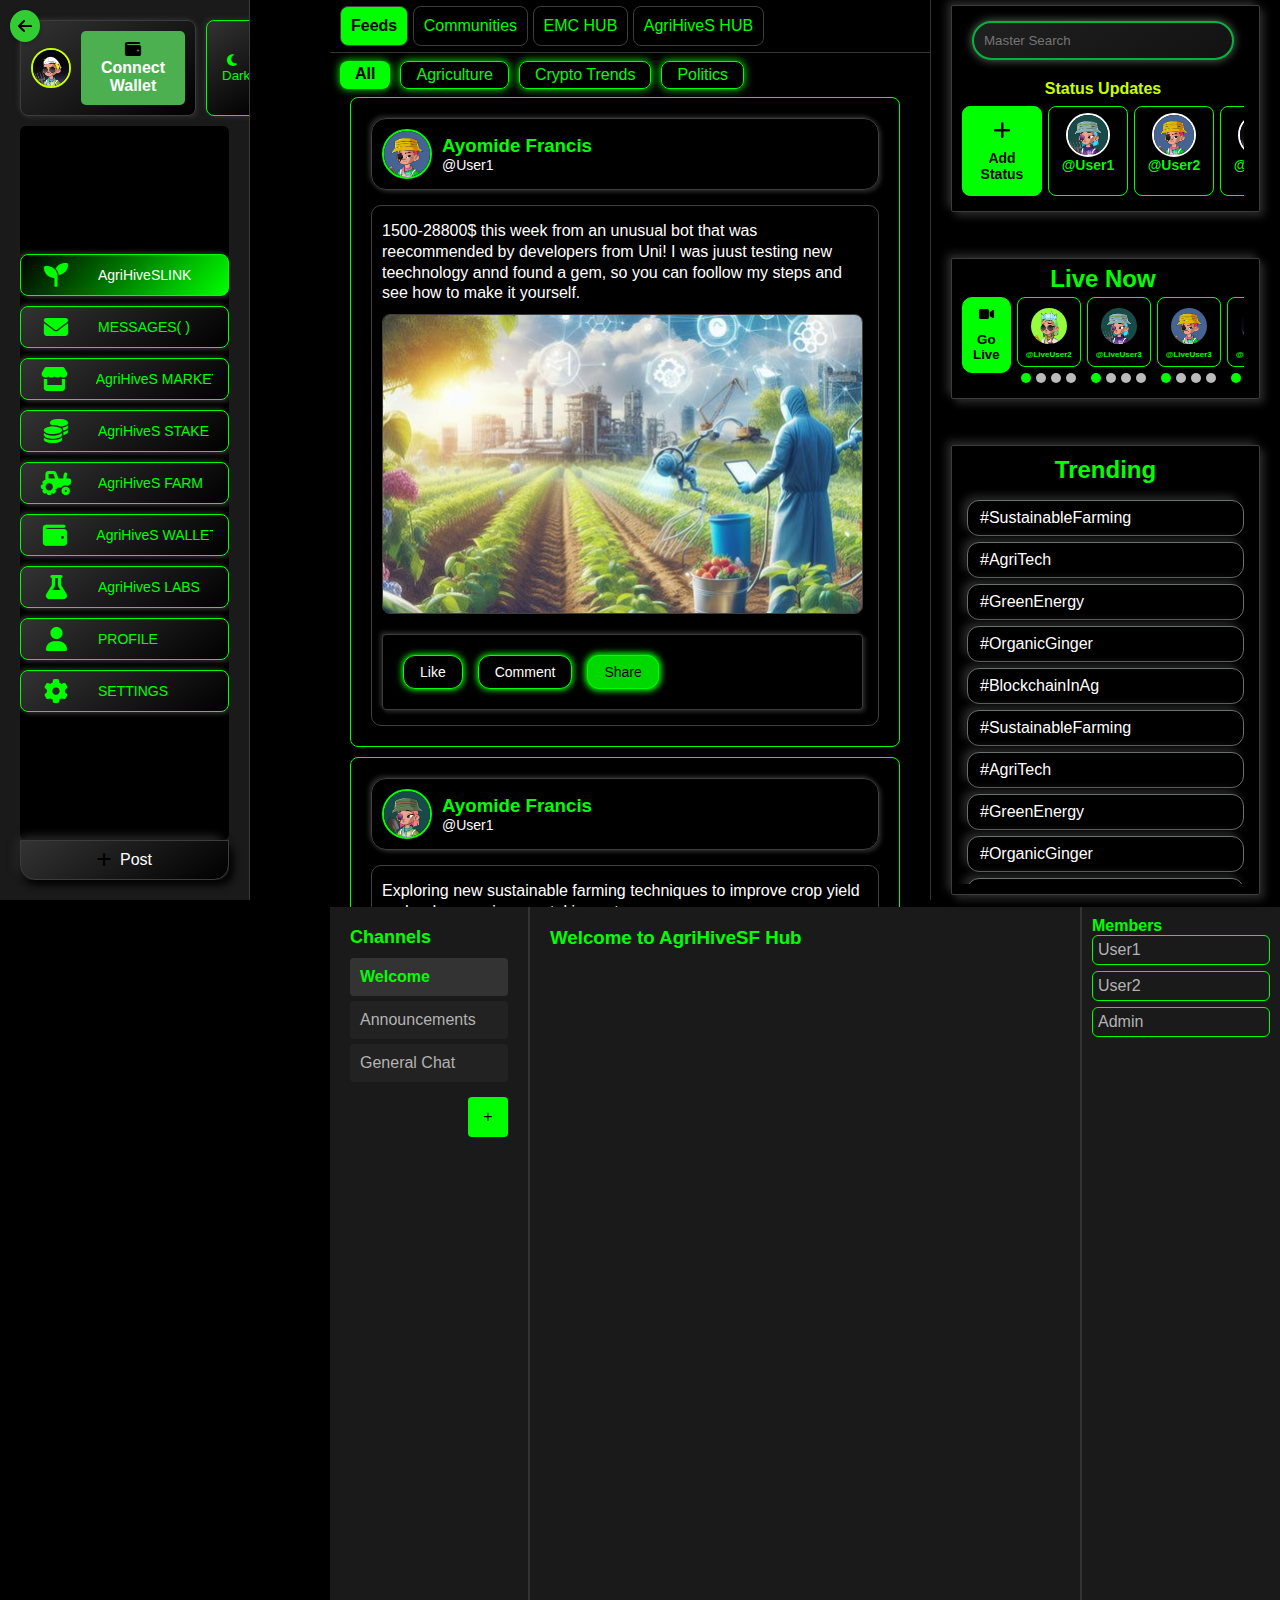
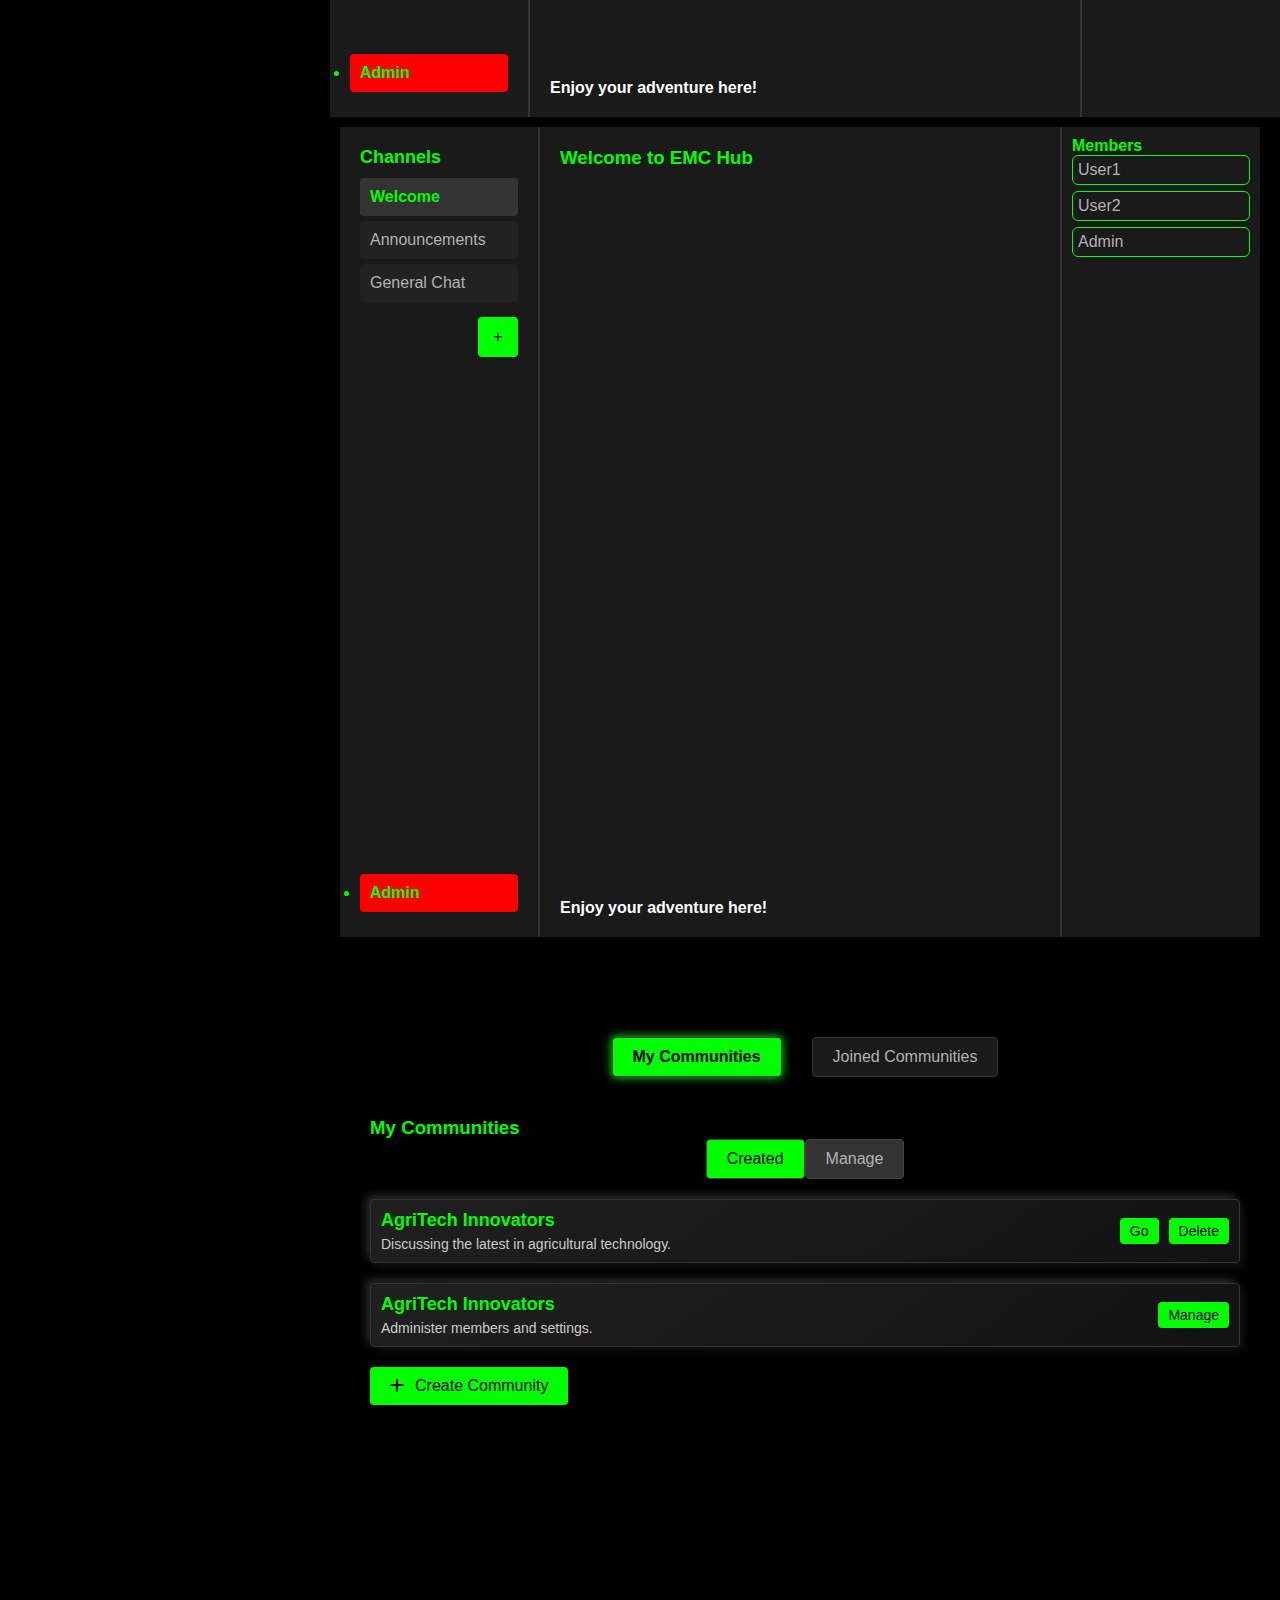
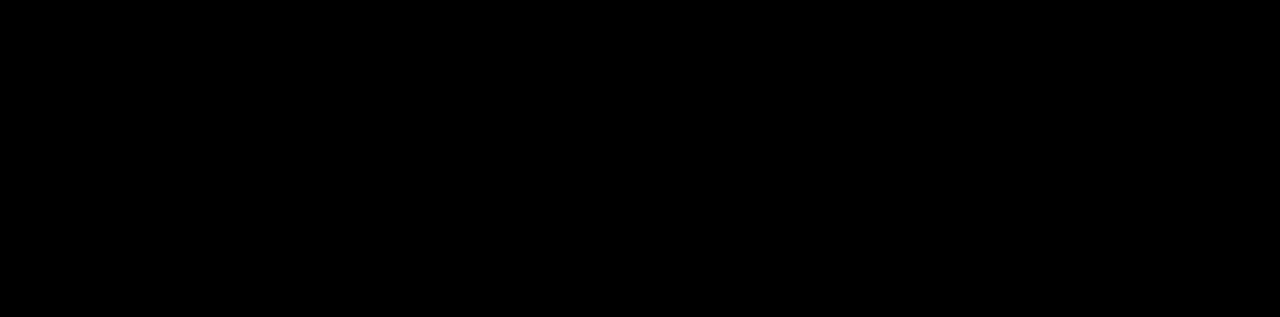
==== commit a2cbb6f6: "Updated the account switcher for the wallet id" ====
--- a/frontend/dashboard/AgriHiveslink.html
+++ b/frontend/dashboard/AgriHiveslink.html
@@ -13,6 +13,8 @@
     <link rel="stylesheet" href="nav.css">
     <link rel="stylesheet" href="AgriHiveslink.css">
     <script src="scripts.js"></script>
+        <link rel="shortcut icon" href="../Logo.png" type="image/x-icon">
+
 </head>
     <!-- Close Button outside the sidebar -->
 <div class="sidebar_close">
@@ -26,46 +28,15 @@
         <div class="account-dropdown" onclick="toggleDropdown()">
             <div class="selected-account">
                 <img src="Assets/NFT sneak peak...3.jpg" alt="User 1" id="selectedAccountImg">
-                <span class="dropdown-text" id="selectedAccountName">
+                <span class="dropdown-text" >
                     <button id="cryptoConnect" class=" theme-switcher">
                         <i class="fas fa-wallet me-2"></i> Connect Wallet
                     </button>
                     <p id="walletAddress" style="display: none; font-weight: bold;"></p>
                 </span>
             </div>
-            <span class="arrow">&#x25BC;</span> <!-- Down arrow -->
-        </div>
-        <div class="accounts-container" id="accountsContainer">
-            <!-- Account 1 -->
-            <div class="account active" id="account1"
-                onclick="switchAccount('account1', 'User 1', 'Assets/NFT sneak peak...3.jpg')">
-                <img src="Assets/NFT sneak peak...3.jpg" alt="User 1" class="account-img">
-                <div class="user_contents">
-                    <span class="username">
-                        <p id="walletAddress" style="display: none; font-weight: bold;"></p>
-                    </span>
-                    <span class="active-check" id="check1">&#10003;</span>
-                </div>
-            </div>
-            <!-- Account 2 -->
-            <div class="account" id="account2"
-                onclick="switchAccount('account2', 'User 2', 'Assets/NFT sneak peak...4.jpg')">
-                <img src="Assets/NFT sneak peak...4.jpg" alt="User 2" class="account-img">
-                <div class="user_contents">
-                    <span class="username">User 2</span>
-                    <span class="active-check" id="check2">&#10003;</span>
-                </div>
-            </div>
-            <!-- Account 3 -->
-            <div class="account" id="account3"
-                onclick="switchAccount('account3', 'User 3', 'Assets/NFT sneak peak...5.jpg')">
-                <img src="Assets/NFT sneak peak...5.jpg" alt="User 3" class="account-img">
-                <div class="user_contents">
-                    <span class="username">User 3</span>
-                    <span class="active-check" id="check3">&#10003;</span>
-                </div>
-            </div>
-        </div>
+        </div>
+        
         <!-- Theme Switcher -->
         <button id="theme-switcher" class="theme-switcher" aria-label="Toggle Theme">
             <i class="fas fa-moon"></i> Dark
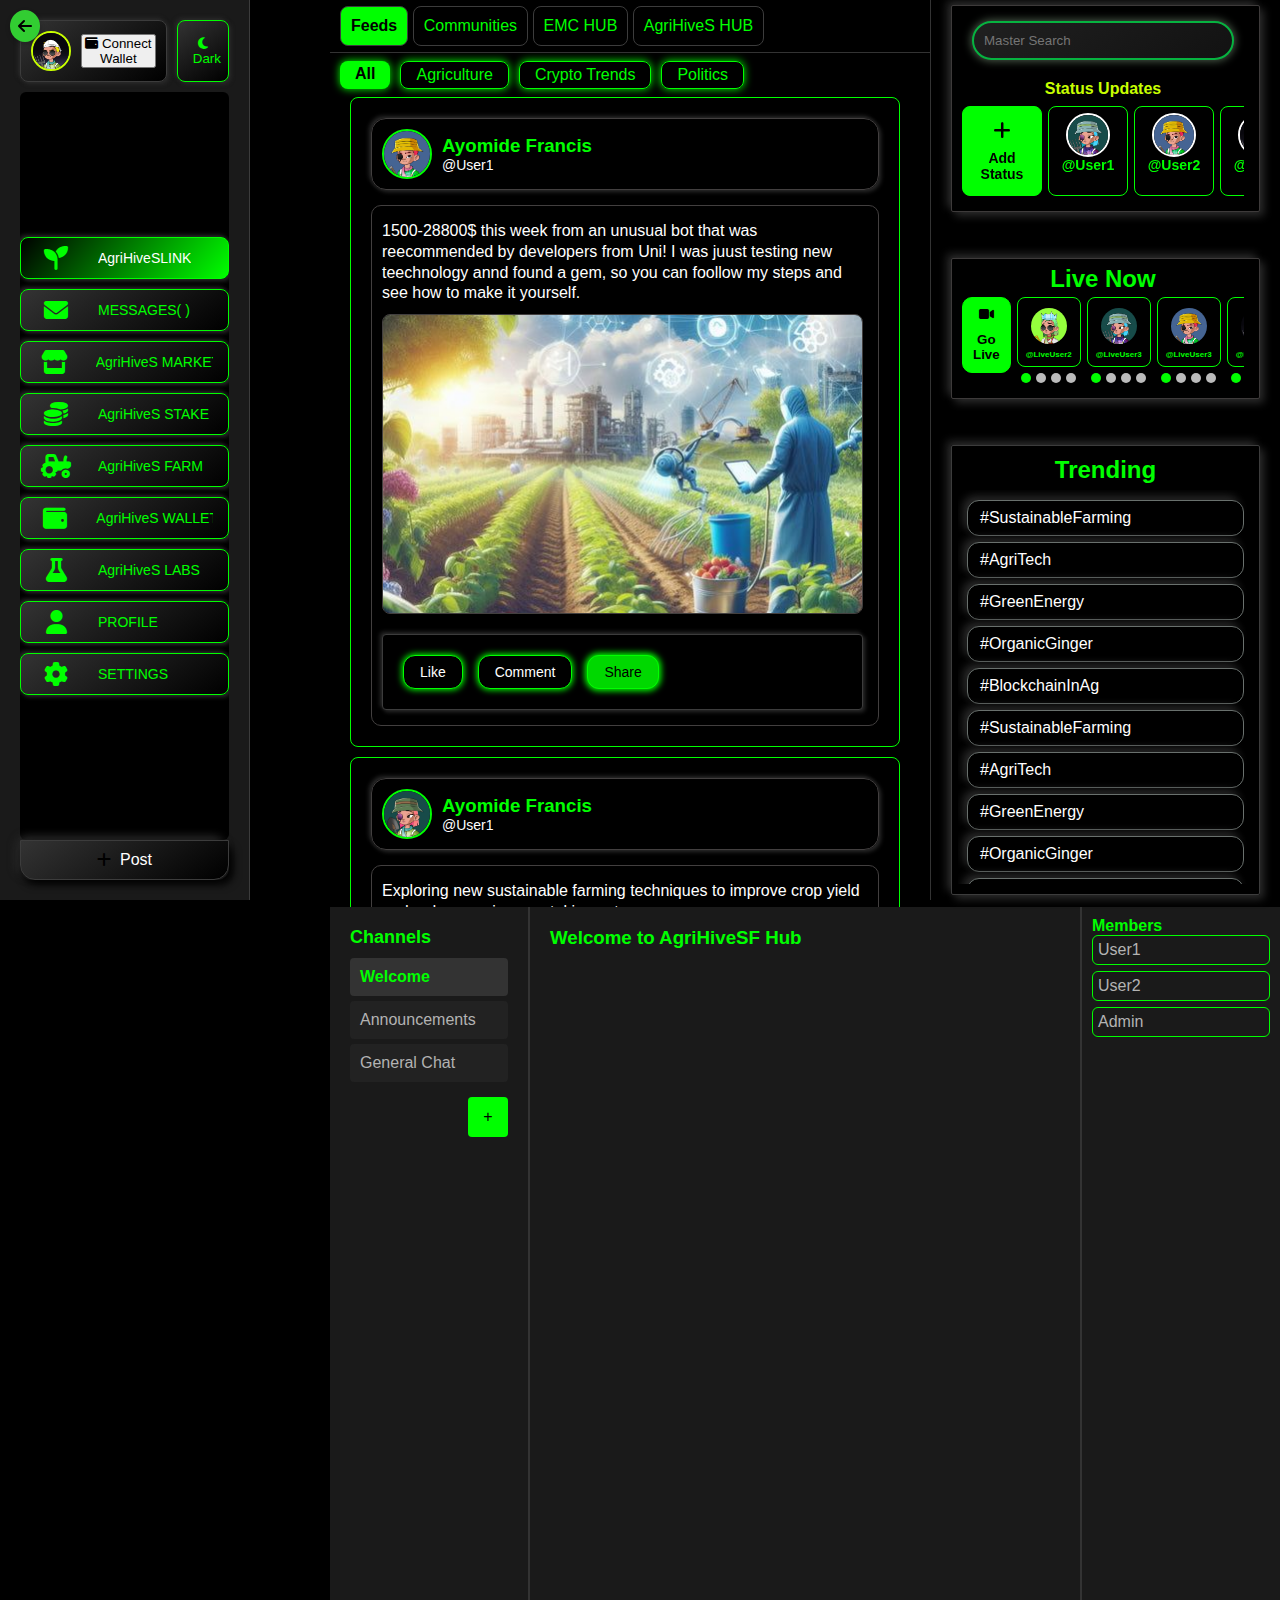
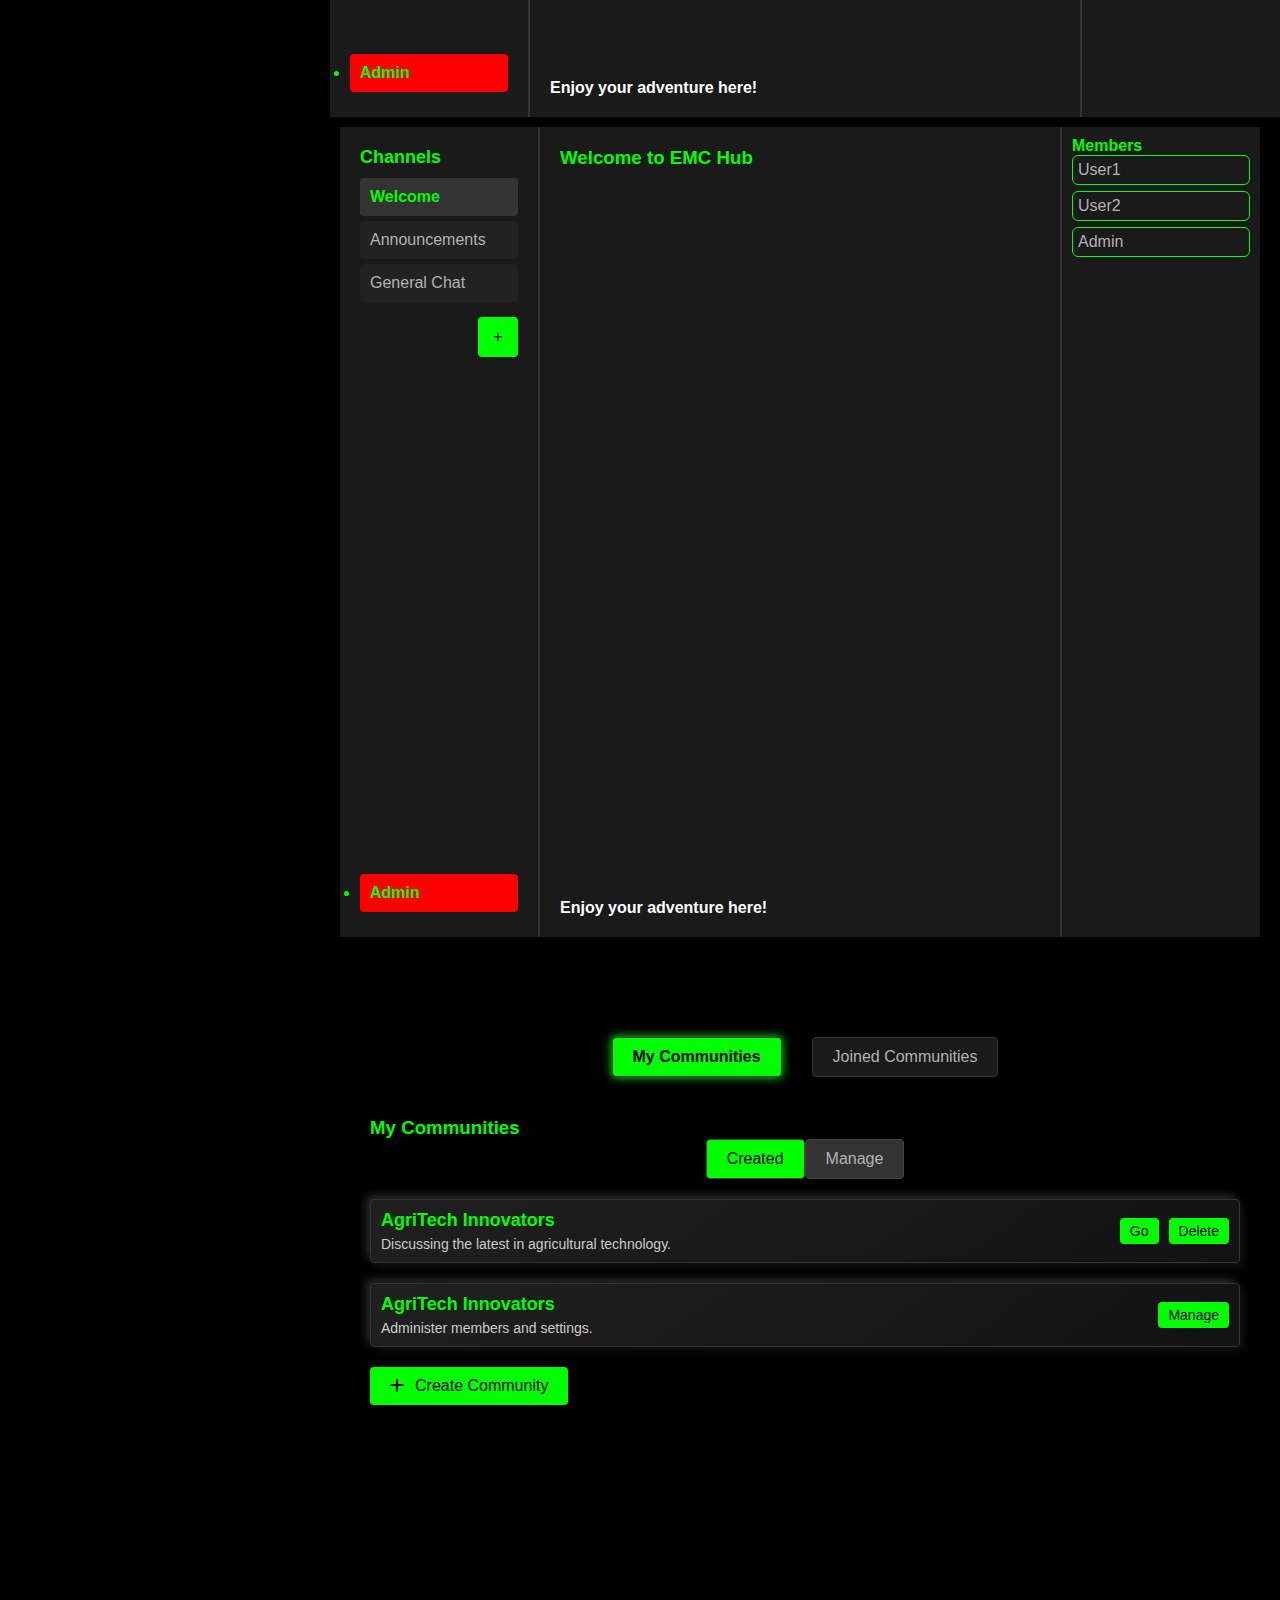
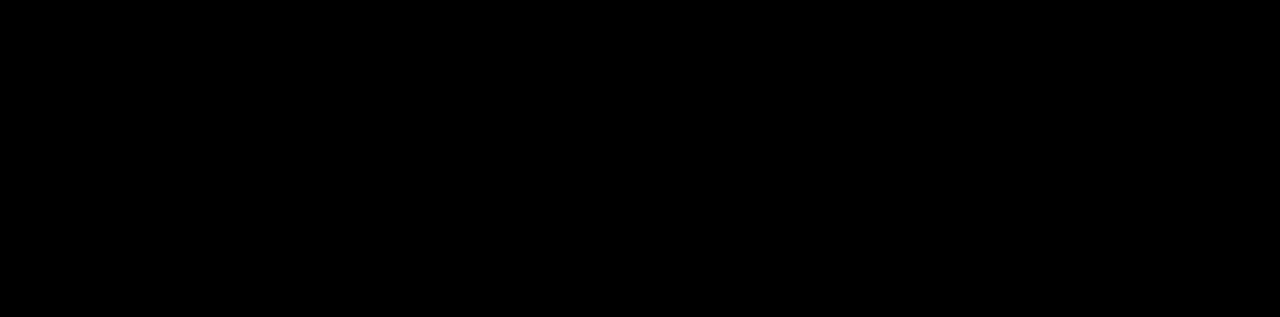
==== commit 692ddd58: "Updated the account switcher for the wallet id" ====
--- a/frontend/dashboard/AgriHiveslink.html
+++ b/frontend/dashboard/AgriHiveslink.html
@@ -9,7 +9,6 @@
     <link href="https://unpkg.com/boxicons@2.1.4/css/boxicons.min.css" rel="stylesheet">
     <link href="https://fonts.googleapis.com/css2?family=Roboto:wght@400;500;700&display=swap" rel="stylesheet">
     <link rel="stylesheet" href="https://cdnjs.cloudflare.com/ajax/libs/font-awesome/6.4.0/css/all.min.css">
-    <link rel="stylesheet" href="style.css">
     <link rel="stylesheet" href="nav.css">
     <link rel="stylesheet" href="AgriHiveslink.css">
     <script src="scripts.js"></script>
